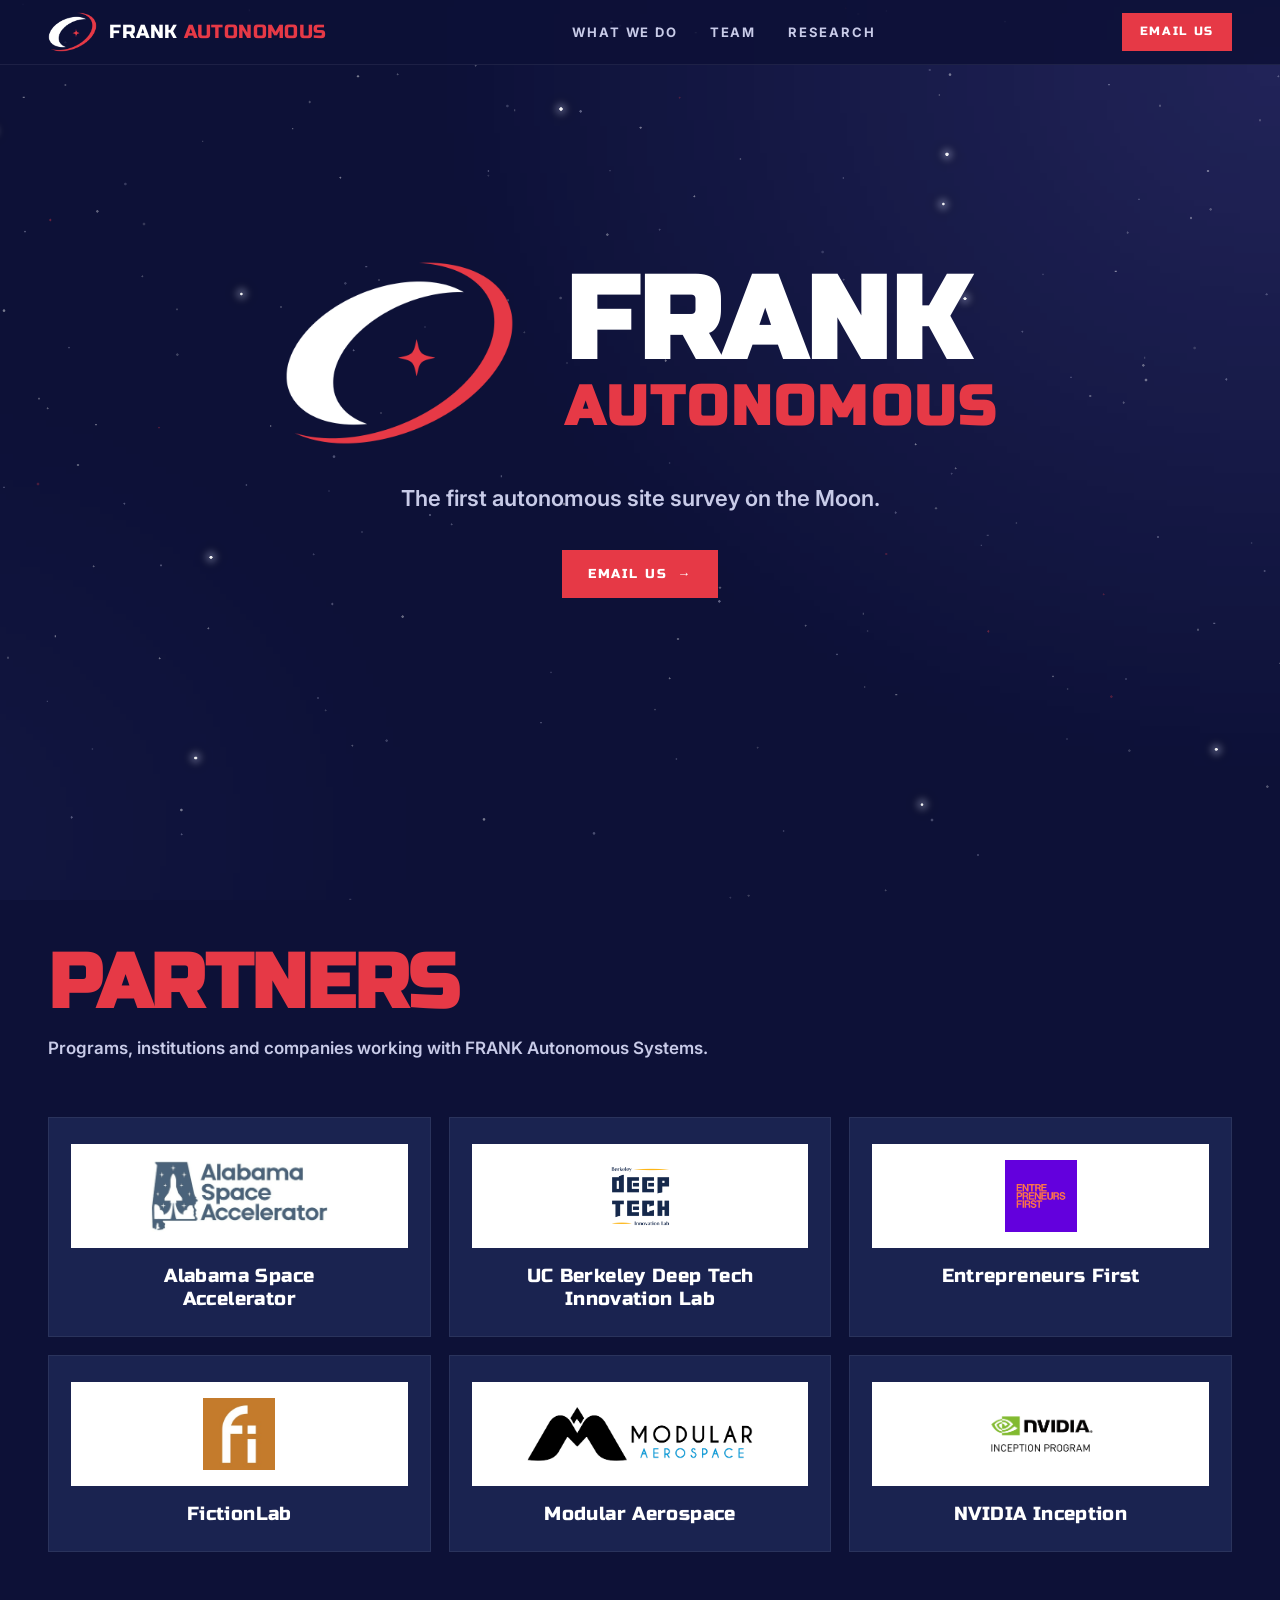
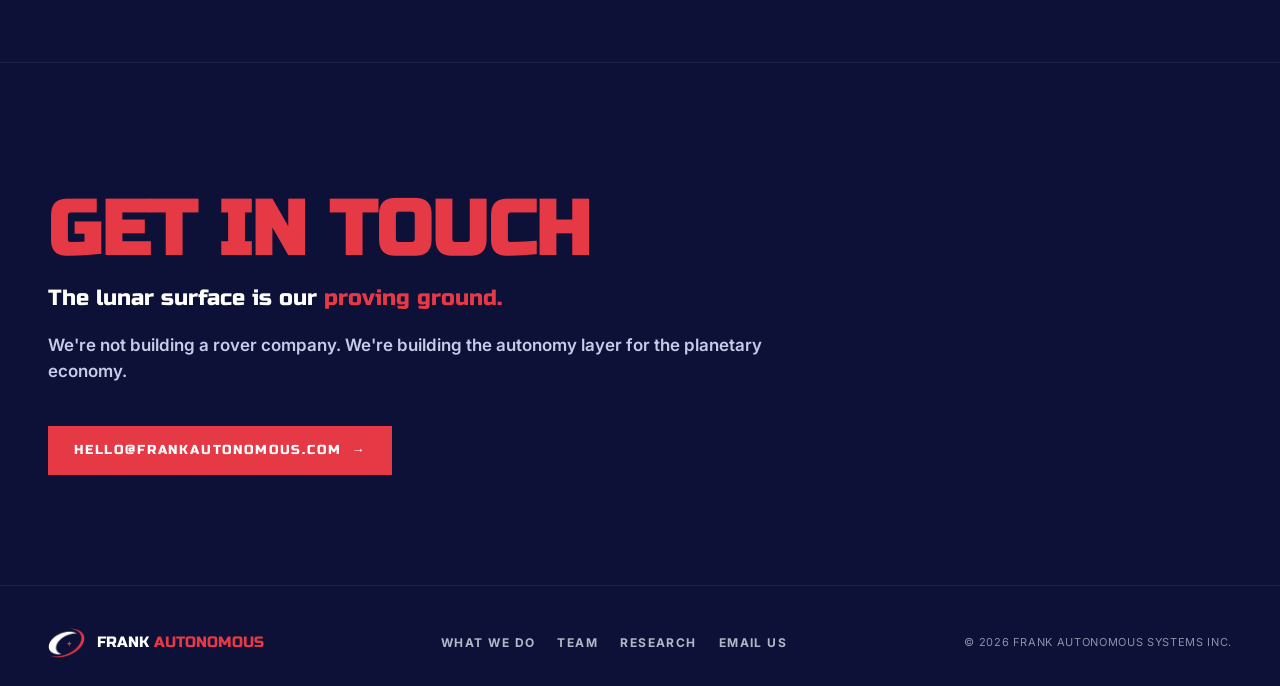
==== index.html @ 4c0e2787 "DEMO-1 results on What we do; partner links; Michael's title What we do gains a DEMO-1 block under t" ====
<!DOCTYPE html>
<html lang="en">
<head>
<meta charset="UTF-8" />
<meta name="viewport" content="width=device-width, initial-scale=1.0" />
<title>FRANK Autonomous | The first autonomous site survey on the Moon</title>
<meta name="description" content="The autonomy layer for the planetary economy. The first autonomous site survey on the Moon." />
<link rel="icon" type="image/png" href="/img/brand/favicon.png" />
<link rel="canonical" href="https://frankautonomous.com/" />

<!-- Open Graph / Twitter for link previews -->
<meta property="og:type" content="website" />
<meta property="og:url" content="https://frankautonomous.com/" />
<meta property="og:title" content="FRANK Autonomous | The first autonomous site survey on the Moon" />
<meta property="og:description" content="The autonomy layer for the planetary economy. The first autonomous site survey on the Moon." />
<meta property="og:image" content="https://frankautonomous.com/img/brand/og-card.png" />
<meta name="twitter:card" content="summary_large_image" />
<meta name="twitter:title" content="FRANK Autonomous | The first autonomous site survey on the Moon" />
<meta name="twitter:description" content="The autonomy layer for the planetary economy. The first autonomous site survey on the Moon." />
<meta name="twitter:image" content="https://frankautonomous.com/img/brand/og-card.png" />

<link rel="preconnect" href="https://fonts.googleapis.com" />
<link rel="preconnect" href="https://fonts.gstatic.com" crossorigin />
<link href="https://fonts.googleapis.com/css2?family=Russo+One&family=Inter:wght@400;500;600;700&display=swap" rel="stylesheet" />
<link rel="stylesheet" href="/css/site.css" />
</head>
<body>

<!-- ============== NAV ============== -->
<nav class="top">
  <div class="nav-inner">
    <a href="/" class="nav-brand">
      <img src="/img/brand/flight-mark.png" alt="FRANK Autonomous flight mark" />
      <span>FRANK <span class="as">AUTONOMOUS</span></span>
    </a>
    <div class="nav-links">
      <a href="/what/">What we do</a>
      <a href="/team/">Team</a>
      <a href="/research/">Research</a>
    </div>
    <a href="mailto:hello@frankautonomous.com" class="nav-cta">Email us</a>
    <button class="menu-toggle" aria-label="Menu" onclick="toggleMenu()">
      <svg width="24" height="24" viewBox="0 0 24 24" fill="none" stroke="currentColor" stroke-width="2">
        <line x1="3" y1="6"  x2="21" y2="6"/>
        <line x1="3" y1="12" x2="21" y2="12"/>
        <line x1="3" y1="18" x2="21" y2="18"/>
      </svg>
    </button>
  </div>
  <div class="mobile-menu" id="mobileMenu">
    <a href="/what/" onclick="toggleMenu()">What we do</a>
    <a href="/team/" onclick="toggleMenu()">Team</a>
    <a href="/research/" onclick="toggleMenu()">Research</a>
    <a href="mailto:hello@frankautonomous.com" onclick="toggleMenu()">Email us</a>
  </div>
</nav>

<section class="hero" id="top">
  <div class="container">
    <div class="hero-grid">
      <div class="hero-lockup">
        <img src="/img/brand/flight-mark.png" alt="FRANK Autonomous flight mark" />
        <h1 class="hero-title">FRANK<span class="as">AUTONOMOUS</span></h1>
      </div>
      <p class="hero-sub">
        The first autonomous site survey on the Moon.
      </p>
      <div class="hero-actions">
        <a href="mailto:hello@frankautonomous.com" class="btn btn-primary">
          Email us <span class="arr">→</span>
        </a>
      </div>
    </div>
  </div>
</section>

<section id="partners">
  <div class="container">
    <div class="reveal">
      <h2 class="section-title">Partners</h2>
      <p class="section-subtitle">
        Programs, institutions and companies working with FRANK Autonomous Systems.
      </p>
    </div>

    <div class="partners-grid reveal">
      <a class="partner-card" href="https://alabamaspaceaccelerator.co/" target="_blank" rel="noopener noreferrer">
        <div class="partner-logo">
          <img src="/img/partners/alabama-space-accelerator.png" alt="Alabama Space Accelerator" onerror="this.closest('.partner-card').classList.add('no-logo'); this.closest('.partner-logo').remove();" />
        </div>
        <div class="partner-name">Alabama Space<br />Accelerator</div>
      </a>
      <a class="partner-card" href="https://deeptech.berkeley.edu/" target="_blank" rel="noopener noreferrer">
        <div class="partner-logo">
          <img src="/img/partners/berkeley-deep-tech.png" alt="UC Berkeley Deep Tech Innovation Lab" onerror="this.closest('.partner-card').classList.add('no-logo'); this.closest('.partner-logo').remove();" />
        </div>
        <div class="partner-name">UC Berkeley Deep Tech<br />Innovation Lab</div>
      </a>
      <a class="partner-card" href="https://www.joinef.com/" target="_blank" rel="noopener noreferrer">
        <div class="partner-logo">
          <img src="/img/partners/entrepreneurs-first.png" alt="Entrepreneurs First" onerror="this.closest('.partner-card').classList.add('no-logo'); this.closest('.partner-logo').remove();" />
        </div>
        <div class="partner-name">Entrepreneurs First</div>
      </a>
      <a class="partner-card" href="https://fictionlab.pl/" target="_blank" rel="noopener noreferrer">
        <div class="partner-logo">
          <img src="/img/partners/fictionlab.png" alt="FictionLab" onerror="this.closest('.partner-card').classList.add('no-logo'); this.closest('.partner-logo').remove();" />
        </div>
        <div class="partner-name">FictionLab</div>
      </a>
      <a class="partner-card" href="https://modularaerospace.com/" target="_blank" rel="noopener noreferrer">
        <div class="partner-logo">
          <img src="/img/partners/modular-aerospace.png" alt="Modular Aerospace" onerror="this.closest('.partner-card').classList.add('no-logo'); this.closest('.partner-logo').remove();" />
        </div>
        <div class="partner-name">Modular Aerospace</div>
      </a>
      <a class="partner-card" href="https://www.nvidia.com/en-us/startups/" target="_blank" rel="noopener noreferrer">
        <div class="partner-logo">
          <img src="/img/partners/nvidia-inception.png" alt="NVIDIA Inception Program" onerror="this.closest('.partner-card').classList.add('no-logo'); this.closest('.partner-logo').remove();" />
        </div>
        <div class="partner-name">NVIDIA Inception</div>
      </a>
    </div>
  </div>
</section>

<section id="contact" class="cta-section">
  <div class="container">
    <div class="cta-head reveal">
      <h2>Get in touch</h2>
      <div class="cta-sub">The lunar surface is our <span class="accent">proving ground.</span></div>
      <div class="cta-vision">We're not building a rover company. We're building the autonomy layer for the planetary economy.</div>
    </div>

    <div class="ask-cta reveal">
      <a href="mailto:hello@frankautonomous.com" class="btn btn-primary">
        hello@frankautonomous.com <span class="arr">→</span>
      </a>
    </div>
  </div>
</section>

<footer>
  <div class="container">
    <div class="footer-grid">
      <div class="footer-brand">
        <img src="/img/brand/flight-mark.png" alt="FRANK Autonomous flight mark" />
        <span>FRANK <span class="as">AUTONOMOUS</span></span>
      </div>
      <div class="footer-links">
        <a href="/what/">What we do</a>
        <a href="/team/">Team</a>
        <a href="/research/">Research</a>
          <a href="mailto:hello@frankautonomous.com">Email us</a>
      </div>
      <div class="footer-meta">© 2026 FRANK AUTONOMOUS SYSTEMS INC.</div>
    </div>
  </div>
</footer>

<script src="/js/site.js"></script>

</body>
</html>
---- css/site.css ----
:root {
    /* Brand kit - June 2026 */
    --deep-space:   #0D1137;   /* Deep Space - backgrounds */
    --orbit-indigo: #1A2350;   /* Orbit Indigo - cards, panels */
    --indigo-hover: #232D5F;   /* hover state, derived */
    --space-deep:   #080B26;   /* darkest, derived */

    --signal-red:   #E63946;   /* Signal Red - Command, default accent */
    --red-deep:     #C42F3B;

    --lunar-white:  #FFFFFF;   /* Lunar White - titles, FRANK */
    --starlight:    #C8CBE8;   /* Starlight - body text on dark */
    --slate:        #B0B8C8;   /* Slate - secondary text */
    --muted:        #8892A8;   /* Muted - captions */

    --line:        rgba(255,255,255,0.07);
    --line-2:      rgba(255,255,255,0.14);

    --display: 'Russo One', sans-serif;
    --body:    'Inter', sans-serif;

    --max: 1240px;
  }

  * { margin: 0; padding: 0; box-sizing: border-box; }
  html { scroll-behavior: smooth; }
  body {
    background: var(--deep-space);
    color: var(--lunar-white);
    font-family: var(--body);
    font-weight: 400;
    line-height: 1.45;
    overflow-x: hidden;
    -webkit-font-smoothing: antialiased;
  }
  a { color: inherit; text-decoration: none; }
  img { max-width: 100%; display: block; }

  /* Deep Space starfield (fixed pseudo-element - mobile-safe) */
  body::before {
    content: '';
    position: fixed; inset: 0;
    background: url('/img/brand/bg-starfield.png') center / cover no-repeat var(--deep-space);
    pointer-events: none;
    z-index: 0;
  }

  .container { max-width: var(--max); margin: 0 auto; padding: 0 28px; position: relative; z-index: 1; }

  /* ========== NAV ========== */
  nav.top {
    position: fixed; top: 0; left: 0; right: 0;
    z-index: 100;
    background: rgba(13,17,55,0.88);
    border-bottom: 1px solid var(--line);
  }
  .nav-inner {
    max-width: var(--max);
    margin: 0 auto;
    padding: 12px 28px;
    display: flex;
    align-items: center;
    justify-content: space-between;
  }
  .nav-brand {
    display: flex; align-items: center; gap: 12px;
    font-family: var(--display);
    font-size: 19px;
    letter-spacing: 0.02em;
  }
  .nav-brand img { height: 40px; width: auto; }
  .nav-brand .as { color: var(--signal-red); }

  .nav-links { display: flex; gap: 32px; align-items: center; }
  .nav-links a {
    font-family: var(--body);
    font-size: 13px;
    font-weight: 700;
    letter-spacing: 0.14em;
    text-transform: uppercase;
    color: var(--starlight);
    transition: color 0.15s;
  }
  .nav-links a:hover { color: var(--signal-red); }
  .nav-links a.active { color: var(--lunar-white); }

  .nav-cta {
    padding: 10px 18px;
    background: var(--signal-red);
    color: var(--lunar-white);
    font-family: var(--display);
    font-size: 12px;
    letter-spacing: 0.14em;
    text-transform: uppercase;
    border: none;
    cursor: pointer;
    transition: background 0.15s;
  }
  .nav-cta:hover { background: var(--red-deep); }

  .menu-toggle { display: none; background: none; border: none; color: var(--lunar-white); cursor: pointer; }

  /* ========== HERO ========== */
  .hero {
    min-height: calc(100vh - 64px);
    padding: 110px 0 90px;
    position: relative;
    display: flex;
    align-items: center;
  }
  .hero-grid {
    display: flex;
    flex-direction: column;
    align-items: center;
    text-align: center;
    gap: 36px;
    width: 100%;
  }

  /* Stacked lockup: flight mark left, FRANK / AUTONOMOUS right */
  .hero-lockup {
    display: flex;
    align-items: center;
    justify-content: center;
    gap: clamp(26px, 4vw, 48px);
  }
  .hero-lockup img {
    width: clamp(150px, 21vw, 235px);
    height: auto;
  }
  h1.hero-title {
    font-family: var(--display);
    font-size: clamp(56px, 9vw, 118px);
    line-height: 0.95;
    letter-spacing: 0.01em;
    text-align: left;
    margin-bottom: 0;
  }
  h1.hero-title .as {
    display: block;
    color: var(--signal-red);
    font-size: 0.475em;
    letter-spacing: 0.06em;
    line-height: 1.15;
  }

  .hero-sub {
    font-size: 22px;
    font-weight: 600;
    color: var(--starlight);
    max-width: 600px;
    margin: 0 auto;
    line-height: 1.35;
  }
  .hero-sub strong { color: var(--lunar-white); font-weight: 700; }

  .hero-actions { display: flex; gap: 14px; flex-wrap: wrap; justify-content: center; }

  /* Proof-of-work chip strip beneath hero copy */
  .proof-strip {
    display: flex;
    flex-wrap: wrap;
    gap: 10px;
    justify-content: center;
    max-width: 720px;
    margin: 0 auto;
  }
  .proof-chip {
    font-family: var(--body);
    font-size: 11px;
    letter-spacing: 0.14em;
    text-transform: uppercase;
    color: var(--starlight);
    padding: 7px 12px;
    border: 1px solid var(--line-2);
    background: rgba(255,255,255,0.02);
  }
  .proof-chip .dot {
    display: inline-block;
    width: 6px; height: 6px;
    background: var(--signal-red);
    border-radius: 50%;
    margin-right: 8px;
    vertical-align: middle;
  }
  .proof-break { flex-basis: 100%; height: 0; }
  .proof-chip.hl {
    border-color: rgba(230,57,70,0.5);
    color: var(--lunar-white);
  }

  .btn {
    padding: 15px 26px;
    font-family: var(--display);
    font-size: 13px;
    letter-spacing: 0.14em;
    text-transform: uppercase;
    cursor: pointer;
    transition: background 0.15s, color 0.15s;
    border: none;
    display: inline-flex;
    align-items: center;
    gap: 10px;
  }
  .btn-primary { background: var(--signal-red); color: var(--lunar-white); }
  .btn-primary:hover { background: var(--red-deep); }
  .btn-ghost {
    background: transparent;
    color: var(--lunar-white);
    border: 1px solid var(--line-2);
  }
  .btn-ghost:hover { border-color: var(--signal-red); color: var(--signal-red); }
  .btn .arr { transition: transform 0.15s; }
  .btn:hover .arr { transform: translateX(4px); }

  /* ========== SECTIONS ========== */
  section { padding: 110px 0; position: relative; }
  section.page { padding-top: 152px; }

  h2.section-title {
    font-family: var(--display);
    font-size: clamp(40px, 6vw, 76px);
    line-height: 1.0;
    letter-spacing: -0.005em;
    color: var(--signal-red);
    text-transform: uppercase;
    margin-bottom: 14px;
    max-width: 900px;
  }
  h2.section-title.white { color: var(--lunar-white); }
  h2.section-title.white .accent { color: var(--signal-red); }
  h2.section-title .accent { color: var(--lunar-white); }

  .section-subtitle {
    font-family: var(--body);
    font-weight: 600;
    font-size: 17px;
    color: var(--starlight);
    margin-bottom: 56px;
    max-width: 720px;
  }

  /* ========== SOLUTION CARDS ========== */
  /* One card (FRANK), held to the subtitle's width above it. */
  .solution-grid {
    display: grid;
    grid-template-columns: minmax(0, 720px);
    gap: 22px;
  }
  .sol-card {
    background: var(--orbit-indigo);
    padding: 44px 32px 38px;
    text-align: center;
    transition: background 0.2s;
  }
  .sol-card:hover { background: var(--indigo-hover); }
  .sol-card .icon {
    width: 64px; height: 64px;
    margin: 4px auto 24px;
    color: var(--lunar-white);
  }
  .sol-card h3 {
    font-family: var(--display);
    font-size: 22px;
    color: var(--signal-red);
    letter-spacing: 0.05em;
    margin-bottom: 16px;
  }
  .sol-card .expand {
    font-size: 11px;
    font-weight: 500;
    letter-spacing: 0.12em;
    text-transform: uppercase;
    color: var(--muted);
    margin: -10px 0 14px;
  }
  .sol-card p {
    color: var(--starlight);
    font-size: 15px;
    font-weight: 600;
    line-height: 1.5;
  }

  /* ========== DEMO-1 ========== */
  /* Field results under the FRANK card, in the same 720px column. */
  .demo { max-width: 720px; margin-top: 58px; }
  .demo-lede {
    font-family: var(--display);
    font-size: clamp(20px, 2.2vw, 26px);
    line-height: 1.25;
    color: var(--lunar-white);
    margin-bottom: 10px;
  }
  .demo-when {
    font-size: 15px;
    font-weight: 500;
    color: var(--slate);
    margin-bottom: 26px;
  }
  .demo-facts { border-top: 1px solid var(--line-2); }
  .demo-facts div {
    display: grid;
    grid-template-columns: 140px 1fr;
    gap: 24px;
    padding: 16px 2px;
    border-bottom: 1px solid var(--line);
  }
  .demo-facts dt {
    font-weight: 700;
    font-size: 11px;
    letter-spacing: 0.14em;
    text-transform: uppercase;
    color: var(--muted);
    padding-top: 3px;
  }
  .demo-facts dd {
    font-size: 15px;
    font-weight: 500;
    line-height: 1.55;
    color: var(--starlight);
  }

  /* ========== PEOPLE ========== */
  /* Every person - team, advisory board, research group - gets the same box:
     one four-column grid, so cards match in width across sections and in
     height across a row. */
  .people-grid {
    display: grid;
    grid-template-columns: repeat(4, 1fr);
    gap: 22px;
  }
  /* The Team is three people; three across fills the row instead of
     leaving a fourth column empty. */
  .people-grid.three { grid-template-columns: repeat(3, 1fr); }
  /* The Team is the section investors look at first, and its cards are wider
     than the four-across ones, so the avatars scale up to match. */
  .people-grid.three .member-photo {
    width: 150px;
    height: 150px;
    margin-bottom: 22px;
  }
  .member-card {
    display: flex;
    flex-direction: column;
    padding: 32px 26px 28px;
    background: var(--orbit-indigo);
    text-align: center;
    transition: background 0.2s;
  }
  .member-card:hover { background: var(--indigo-hover); }
  .member-photo {
    width: 104px;
    height: 104px;
    border-radius: 50%;
    background: var(--space-deep);
    border: 1px solid var(--line-2);
    display: flex; align-items: center; justify-content: center;
    margin: 0 auto 18px;
    color: var(--muted);
    font-family: var(--body);
    font-size: 11px;
    letter-spacing: 0.1em;
    text-transform: uppercase;
    overflow: hidden;
  }
  .member-photo img { width: 100%; height: 100%; object-fit: cover; }
  .member-name {
    font-family: var(--display);
    font-size: 20px;
    margin-bottom: 4px;
  }
  .member-role {
    font-family: var(--body);
    font-weight: 700;
    font-size: 11px;
    color: var(--signal-red);
    letter-spacing: 0.14em;
    text-transform: uppercase;
    margin-bottom: 14px;
  }
  .member-bio {
    color: var(--starlight);
    font-size: 13px;
    font-weight: 500;
    line-height: 1.55;
  }

  .member-card:focus-visible {
    outline: 2px solid var(--signal-red);
    outline-offset: 3px;
  }

  /* ========== SUBSECTIONS (Research Group tiers) ========== */
  .subsection + .subsection { margin-top: 58px; }
  .subsection-title {
    font-family: var(--display);
    font-size: 22px;
    letter-spacing: 0.1em;
    text-transform: uppercase;
    color: var(--lunar-white);
    margin: 0 0 22px;
    padding-bottom: 12px;
    border-bottom: 1px solid var(--line-2);
  }

  /* Placeholder (unfilled) slots */
  .member-card.open {
    background: transparent;
    border: 1px dashed var(--line-2);
    display: flex;
    flex-direction: column;
    justify-content: center;
  }
  .member-card.open:hover {
    background: rgba(255,255,255,0.02);
    border-color: rgba(230,57,70,0.45);
  }
  .member-card.open .member-photo {
    background: transparent;
    border-style: dashed;
    color: var(--muted);
    font-family: var(--display);
    font-size: 18px;
    letter-spacing: 0.08em;
  }
  .member-card.open .member-name {
    color: var(--slate);
    font-size: 17px;
  }
  .member-card.open .member-role { color: var(--muted); margin-bottom: 0; }

  /* ========== PARTNERS ========== */
  .partners-grid {
    display: grid;
    grid-template-columns: repeat(3, 1fr);
    gap: 18px;
  }
  .partner-card {
    background: var(--orbit-indigo);
    border: 1px solid var(--line);
    min-height: 132px;
    padding: 26px 22px;
    display: flex;
    flex-direction: column;
    align-items: center;
    justify-content: flex-start;
    gap: 16px;
    text-align: center;
    transition: background 0.2s, border-color 0.2s;
  }
  .partner-card.no-logo { justify-content: center; }
  /* Supplied logos are dark-on-white or full-bleed colour, so they sit on a
     light plate rather than straight on the Deep Space panel. */
  .partner-logo {
    width: 100%;
    height: 104px;
    background: var(--lunar-white);
    display: flex;
    align-items: center;
    justify-content: center;
    padding: 16px 22px;
  }
  .partner-logo img { max-height: 100%; max-width: 100%; width: auto; object-fit: contain; }
  .partner-card:hover {
    background: var(--indigo-hover);
    border-color: rgba(230,57,70,0.4);
  }
  .partner-card:focus-visible {
    outline: 2px solid var(--signal-red);
    outline-offset: 3px;
  }
  .partner-name {
    font-family: var(--display);
    font-size: clamp(16px, 1.5vw, 19px);
    line-height: 1.22;
    letter-spacing: 0.02em;
  }

  /* ========== CTA / CONTACT ========== */
  .cta-section {
    padding: 130px 0 110px;
    border-top: 1px solid var(--line);
  }
  .cta-head { text-align: left; max-width: 920px; }
  .cta-section h2 {
    font-family: var(--display);
    font-size: clamp(40px, 6vw, 76px);
    line-height: 1.0;
    margin-bottom: 14px;
    text-transform: uppercase;
    color: var(--signal-red);
  }
  .cta-section h2 .accent { color: var(--lunar-white); }
  .cta-section .cta-sub {
    font-family: var(--display);
    font-size: 22px;
    color: var(--lunar-white);
    margin-bottom: 8px;
  }
  .cta-section .cta-sub .accent { color: var(--signal-red); }
  .cta-section .cta-vision {
    font-family: var(--body);
    font-weight: 600;
    font-size: 17px;
    color: var(--starlight);
    line-height: 1.5;
    max-width: 720px;
    margin-top: 18px;
  }
  .ask-cta { margin-top: 42px; }

  /* ========== FOOTER ========== */
  footer {
    padding: 42px 0 28px;
    border-top: 1px solid var(--line);
  }
  .footer-grid {
    display: flex;
    justify-content: space-between;
    align-items: center;
    flex-wrap: wrap;
    gap: 22px;
  }
  .footer-brand {
    display: flex;
    align-items: center;
    gap: 12px;
    font-family: var(--display);
    font-size: 15px;
  }
  .footer-brand img { height: 30px; width: auto; }
  .footer-brand .as { color: var(--signal-red); }
  .footer-meta {
    font-family: var(--body);
    font-size: 11px;
    color: var(--muted);
    letter-spacing: 0.06em;
  }
  .footer-links { display: flex; flex-wrap: wrap; gap: 12px 22px; }
  .footer-links a {
    font-family: var(--body);
    font-weight: 700;
    font-size: 12px;
    color: var(--slate);
    transition: color 0.15s;
    text-transform: uppercase;
    letter-spacing: 0.12em;
  }
  .footer-links a:hover { color: var(--signal-red); }

  /* ========== SCROLL REVEAL ========== */
  .reveal {
    opacity: 0;
    transform: translateY(18px);
    transition: opacity 0.7s ease, transform 0.7s ease;
  }
  .reveal.in {
    opacity: 1;
    transform: translateY(0);
  }

  /* ========== RESPONSIVE ========== */
  @media (max-width: 900px) {
    .nav-links { display: none; }
    .menu-toggle { display: block; }
    .nav-cta { display: none; }
    .hero { padding-top: 110px; }
    .hero-lockup { flex-direction: column; gap: 30px; }
    .solution-grid { grid-template-columns: 1fr; }
    .people-grid, .people-grid.three { grid-template-columns: repeat(2, 1fr); }
    section { padding: 78px 0; }
    .footer-grid { flex-direction: column; align-items: flex-start; }
  }

  @media (max-width: 1080px) {
    .partners-grid { grid-template-columns: repeat(2, 1fr); }
  }

  /* The contact button carries a 25-character address; at the narrowest
     phone widths it needs to give back some padding and tracking. */
  @media (max-width: 400px) {
    .btn { padding: 14px 18px; font-size: 11px; letter-spacing: 0.1em; }
  }

  @media (max-width: 620px) {
    .people-grid, .people-grid.three { grid-template-columns: 1fr; }
    .demo-facts div { grid-template-columns: 1fr; gap: 6px; }
  }

  @media (max-width: 520px) {
    .partners-grid { grid-template-columns: 1fr; }
  }

  /* Mobile menu */
  .mobile-menu {
    display: none;
    position: fixed; top: 64px; left: 0; right: 0;
    background: rgba(13,17,55,0.97);
    border-bottom: 1px solid var(--line);
    padding: 22px 28px;
    z-index: 99;
  }
  .mobile-menu.open { display: flex; flex-direction: column; gap: 16px; }
  .mobile-menu a {
    font-family: var(--body);
    font-weight: 700;
    font-size: 14px;
    letter-spacing: 0.12em;
    color: var(--starlight);
    text-transform: uppercase;
  }
  .mobile-menu a.active { color: var(--signal-red); }

  /* Copy-to-clipboard toast (email fallback) */
  .toast {
    position: fixed;
    left: 50%;
    bottom: 32px;
    transform: translateX(-50%) translateY(16px);
    background: var(--orbit-indigo);
    border: 1px solid var(--signal-red);
    color: var(--lunar-white);
    font-family: var(--body);
    font-weight: 600;
    font-size: 14px;
    padding: 13px 20px;
    z-index: 200;
    opacity: 0;
    pointer-events: none;
    transition: opacity 0.25s ease, transform 0.25s ease;
    box-shadow: 0 8px 30px rgba(0,0,0,0.45);
  }
  .toast.show {
    opacity: 1;
    transform: translateX(-50%) translateY(0);
  }
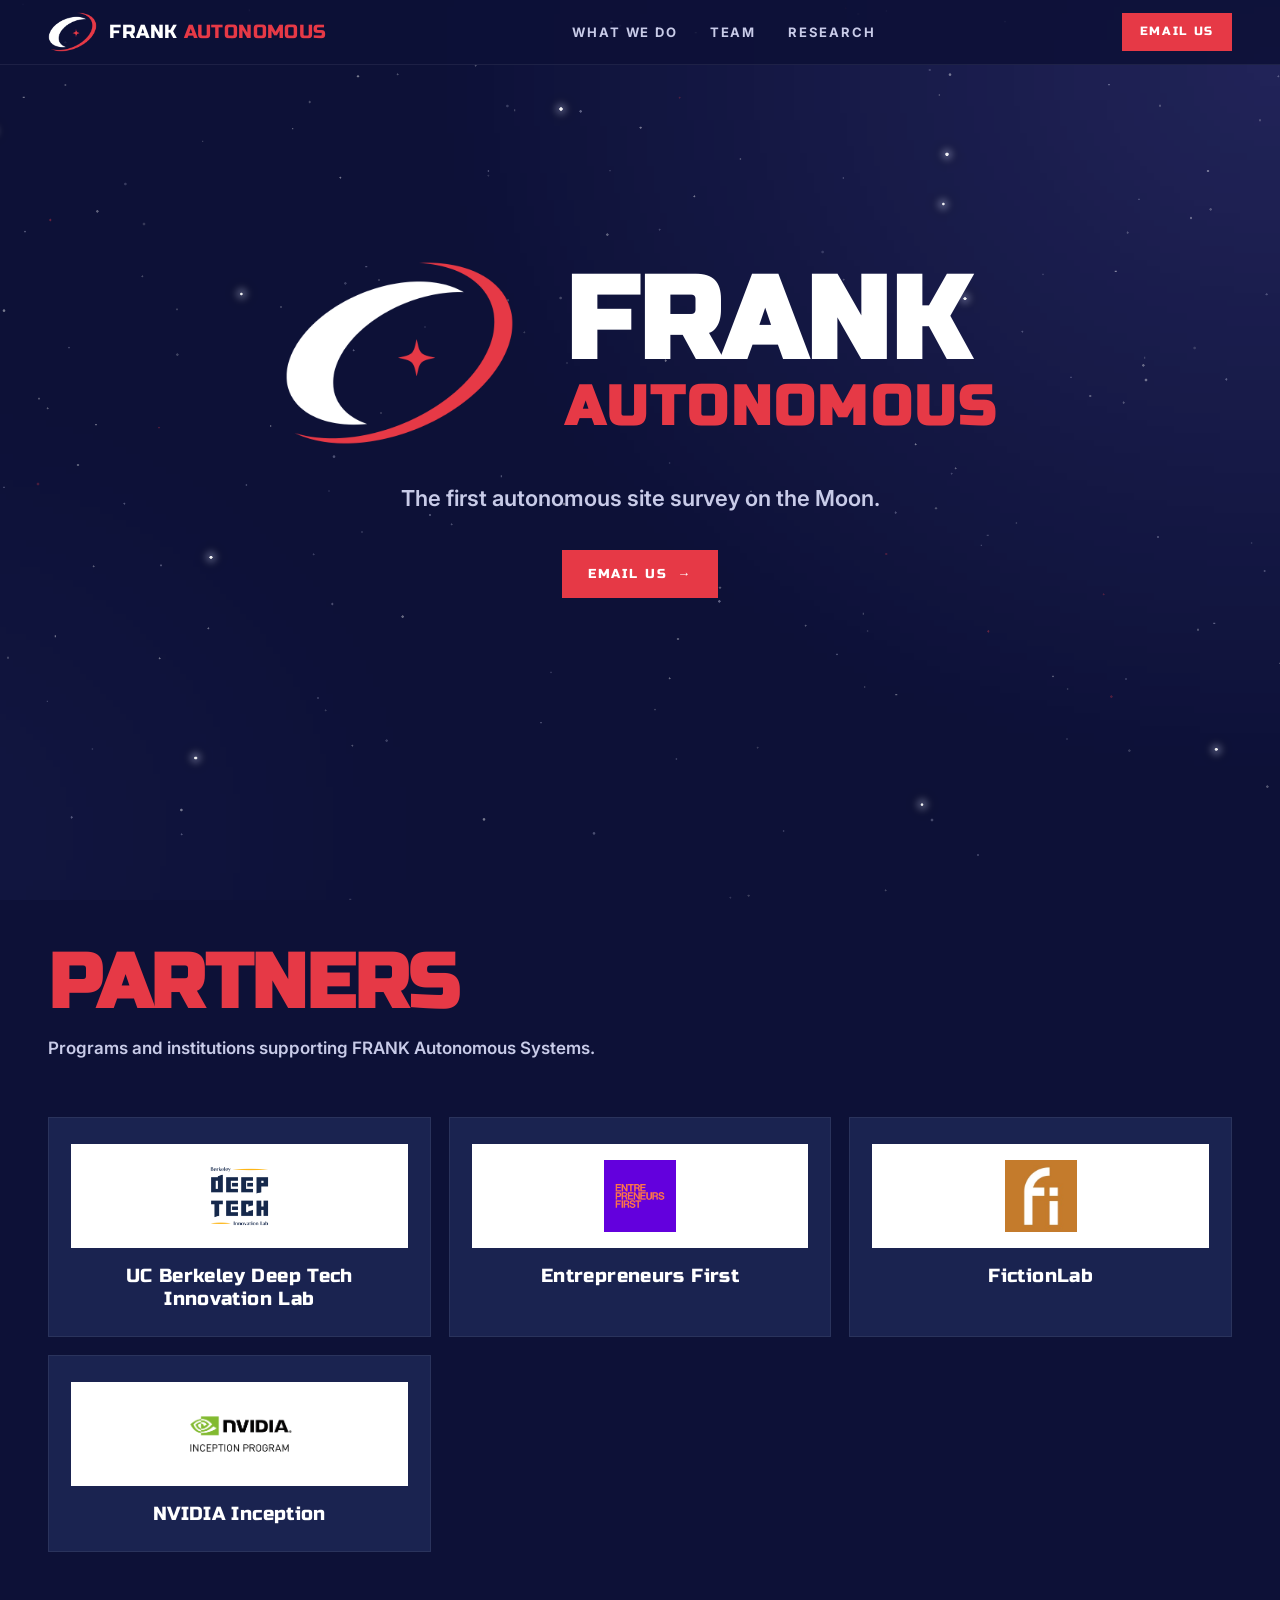
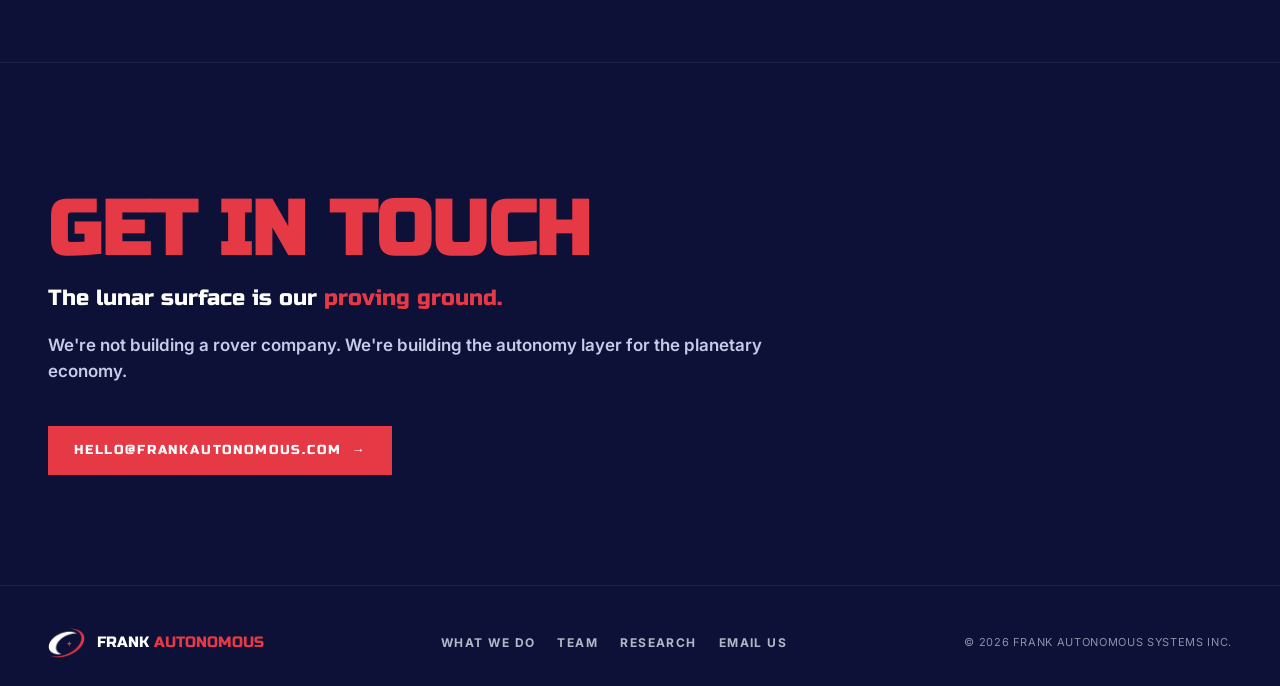
==== commit 195714ab: "Move the site to frank.space CNAME, canonical and link-preview URLs on all four pages now point at f" ====
--- a/index.html
+++ b/index.html
@@ -6,18 +6,18 @@
 <title>FRANK Autonomous | The first autonomous site survey on the Moon</title>
 <meta name="description" content="The autonomy layer for the planetary economy. The first autonomous site survey on the Moon." />
 <link rel="icon" type="image/png" href="/img/brand/favicon.png" />
-<link rel="canonical" href="https://frankautonomous.com/" />
+<link rel="canonical" href="https://frank.space/" />
 
 <!-- Open Graph / Twitter for link previews -->
 <meta property="og:type" content="website" />
-<meta property="og:url" content="https://frankautonomous.com/" />
+<meta property="og:url" content="https://frank.space/" />
 <meta property="og:title" content="FRANK Autonomous | The first autonomous site survey on the Moon" />
 <meta property="og:description" content="The autonomy layer for the planetary economy. The first autonomous site survey on the Moon." />
-<meta property="og:image" content="https://frankautonomous.com/img/brand/og-card.png" />
+<meta property="og:image" content="https://frank.space/img/brand/og-card.png" />
 <meta name="twitter:card" content="summary_large_image" />
 <meta name="twitter:title" content="FRANK Autonomous | The first autonomous site survey on the Moon" />
 <meta name="twitter:description" content="The autonomy layer for the planetary economy. The first autonomous site survey on the Moon." />
-<meta name="twitter:image" content="https://frankautonomous.com/img/brand/og-card.png" />
+<meta name="twitter:image" content="https://frank.space/img/brand/og-card.png" />
 
 <link rel="preconnect" href="https://fonts.googleapis.com" />
 <link rel="preconnect" href="https://fonts.gstatic.com" crossorigin />
@@ -79,17 +79,11 @@
     <div class="reveal">
       <h2 class="section-title">Partners</h2>
       <p class="section-subtitle">
-        Programs, institutions and companies working with FRANK Autonomous Systems.
+        Programs and institutions supporting FRANK Autonomous Systems.
       </p>
     </div>
 
     <div class="partners-grid reveal">
-      <a class="partner-card" href="https://alabamaspaceaccelerator.co/" target="_blank" rel="noopener noreferrer">
-        <div class="partner-logo">
-          <img src="/img/partners/alabama-space-accelerator.png" alt="Alabama Space Accelerator" onerror="this.closest('.partner-card').classList.add('no-logo'); this.closest('.partner-logo').remove();" />
-        </div>
-        <div class="partner-name">Alabama Space<br />Accelerator</div>
-      </a>
       <a class="partner-card" href="https://deeptech.berkeley.edu/" target="_blank" rel="noopener noreferrer">
         <div class="partner-logo">
           <img src="/img/partners/berkeley-deep-tech.png" alt="UC Berkeley Deep Tech Innovation Lab" onerror="this.closest('.partner-card').classList.add('no-logo'); this.closest('.partner-logo').remove();" />
@@ -107,12 +101,6 @@
           <img src="/img/partners/fictionlab.png" alt="FictionLab" onerror="this.closest('.partner-card').classList.add('no-logo'); this.closest('.partner-logo').remove();" />
         </div>
         <div class="partner-name">FictionLab</div>
-      </a>
-      <a class="partner-card" href="https://modularaerospace.com/" target="_blank" rel="noopener noreferrer">
-        <div class="partner-logo">
-          <img src="/img/partners/modular-aerospace.png" alt="Modular Aerospace" onerror="this.closest('.partner-card').classList.add('no-logo'); this.closest('.partner-logo').remove();" />
-        </div>
-        <div class="partner-name">Modular Aerospace</div>
       </a>
       <a class="partner-card" href="https://www.nvidia.com/en-us/startups/" target="_blank" rel="noopener noreferrer">
         <div class="partner-logo">
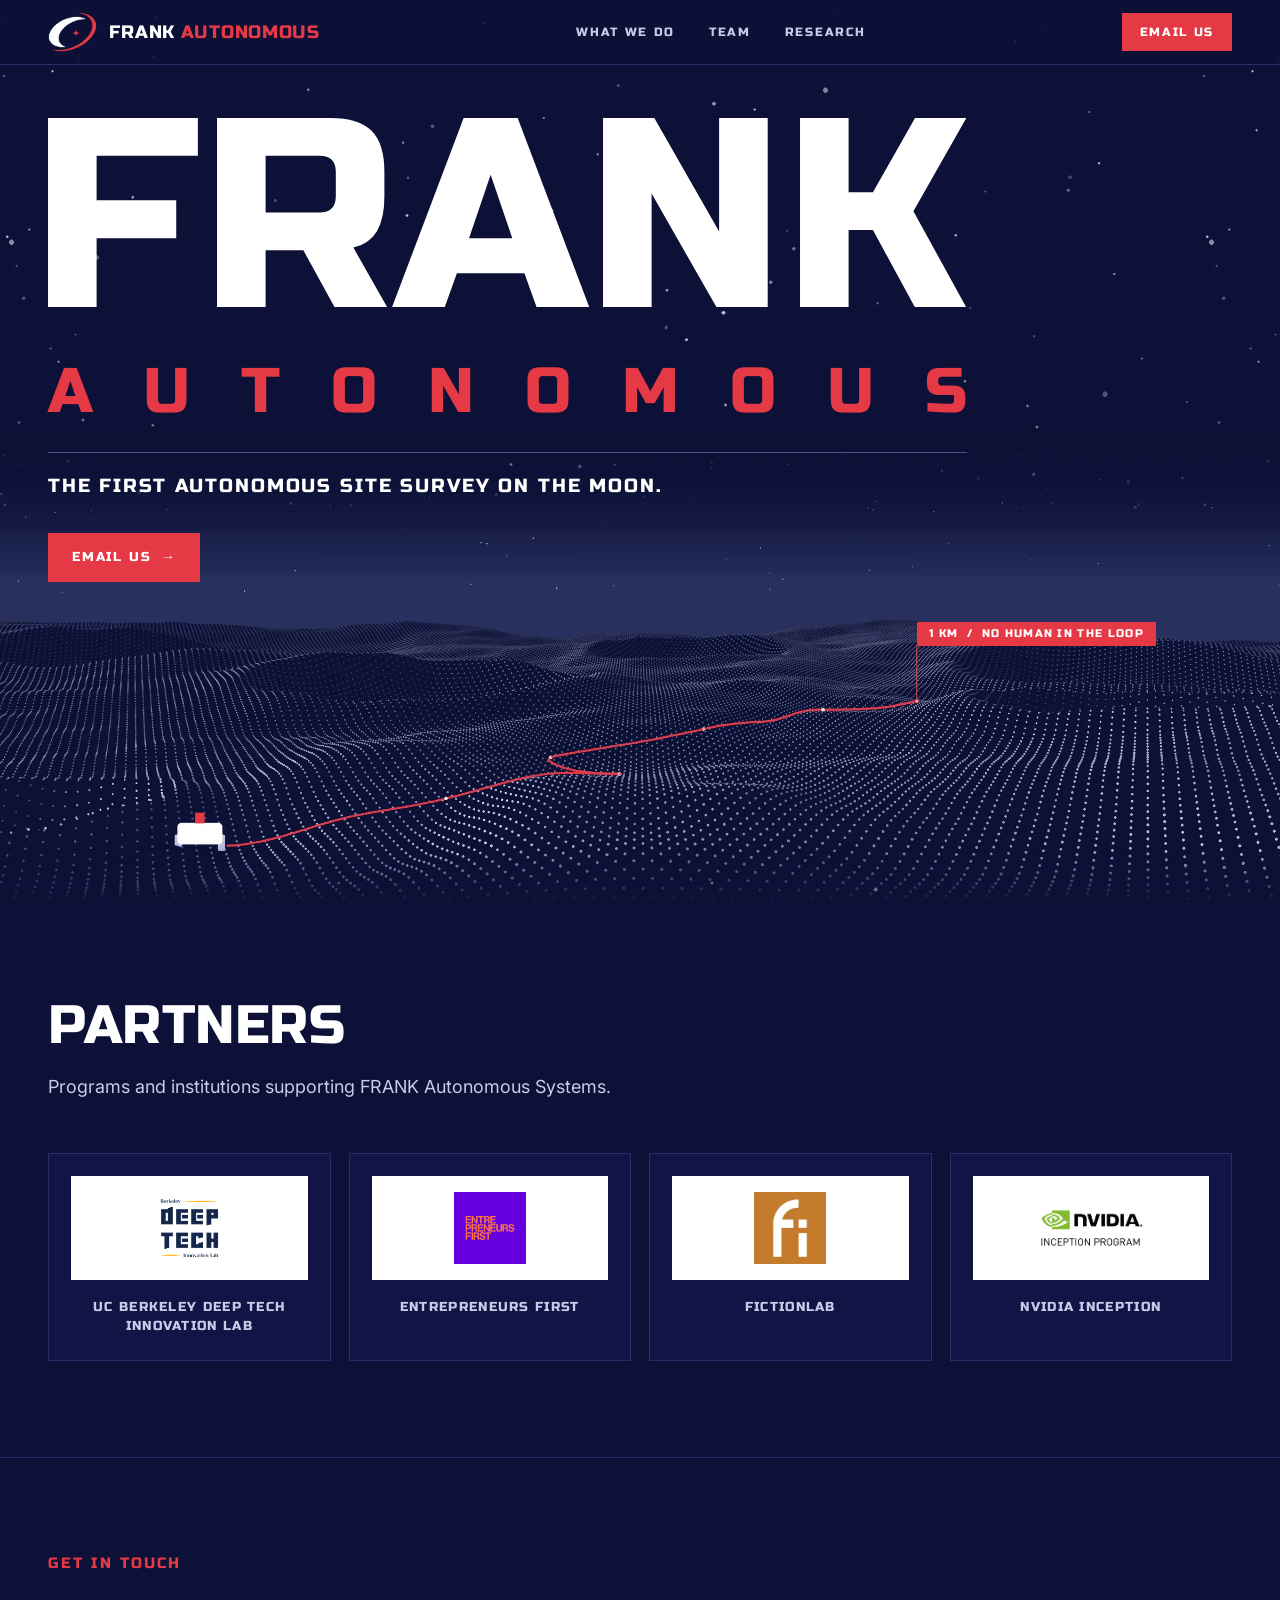
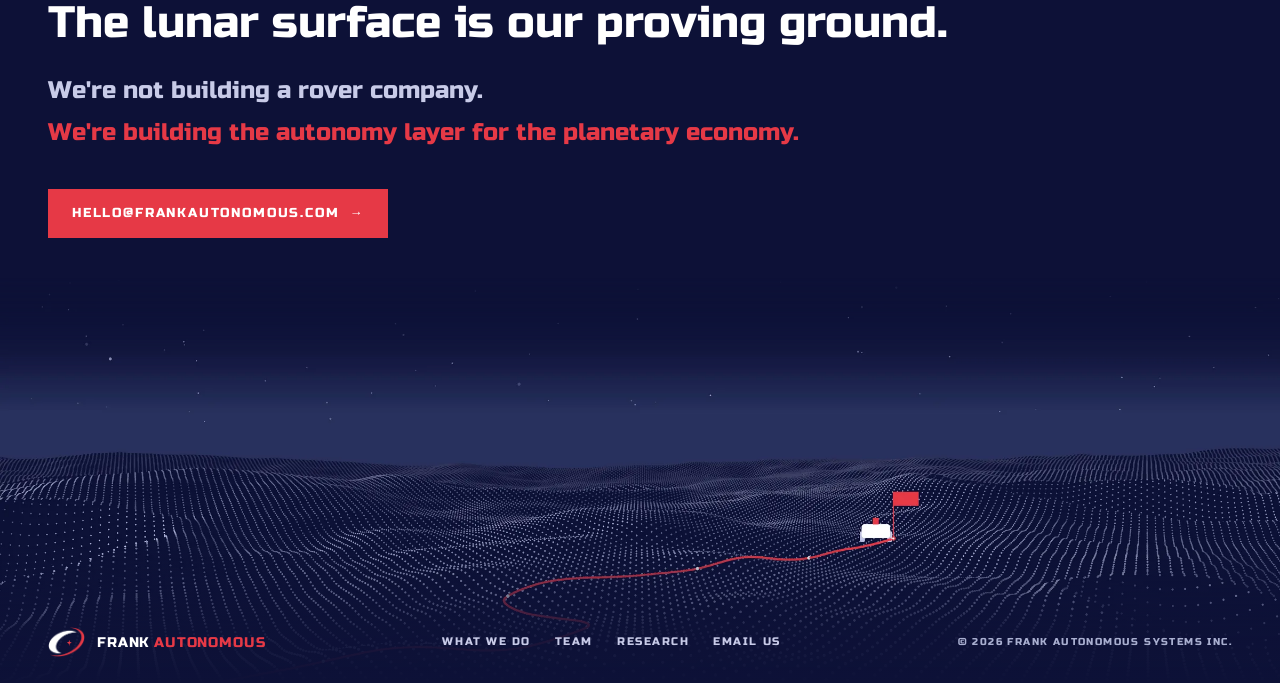
==== commit f5a421af: "Restyle the site after the pitch deck The site now shares the deck's look: the lunar point mesh repl" ====
--- a/index.html
+++ b/index.html
@@ -13,16 +13,16 @@
 <meta property="og:url" content="https://frank.space/" />
 <meta property="og:title" content="FRANK Autonomous | The first autonomous site survey on the Moon" />
 <meta property="og:description" content="The autonomy layer for the planetary economy. The first autonomous site survey on the Moon." />
-<meta property="og:image" content="https://frank.space/img/brand/og-card.png" />
+<meta property="og:image" content="https://frank.space/img/brand/og-card.jpg" />
 <meta name="twitter:card" content="summary_large_image" />
 <meta name="twitter:title" content="FRANK Autonomous | The first autonomous site survey on the Moon" />
 <meta name="twitter:description" content="The autonomy layer for the planetary economy. The first autonomous site survey on the Moon." />
-<meta name="twitter:image" content="https://frank.space/img/brand/og-card.png" />
+<meta name="twitter:image" content="https://frank.space/img/brand/og-card.jpg" />
 
 <link rel="preconnect" href="https://fonts.googleapis.com" />
 <link rel="preconnect" href="https://fonts.gstatic.com" crossorigin />
 <link href="https://fonts.googleapis.com/css2?family=Russo+One&family=Inter:wght@400;500;600;700&display=swap" rel="stylesheet" />
-<link rel="stylesheet" href="/css/site.css" />
+<link rel="stylesheet" href="/css/site.css?v=2" />
 </head>
 <body>
 
@@ -56,12 +56,12 @@
 </nav>
 
 <section class="hero" id="top">
+  <div class="hero-scene">
+    <span class="flag">1 km &nbsp;/&nbsp; No human in the loop</span>
+  </div>
   <div class="container">
-    <div class="hero-grid">
-      <div class="hero-lockup">
-        <img src="/img/brand/flight-mark.png" alt="FRANK Autonomous flight mark" />
-        <h1 class="hero-title">FRANK<span class="as">AUTONOMOUS</span></h1>
-      </div>
+    <div class="hero-block">
+      <h1 class="hero-title">FRANK<span class="as">AUTONOMOUS</span></h1>
       <p class="hero-sub">
         The first autonomous site survey on the Moon.
       </p>
@@ -116,8 +116,8 @@
   <div class="container">
     <div class="cta-head reveal">
       <h2>Get in touch</h2>
-      <div class="cta-sub">The lunar surface is our <span class="accent">proving ground.</span></div>
-      <div class="cta-vision">We're not building a rover company. We're building the autonomy layer for the planetary economy.</div>
+      <div class="cta-sub">The lunar surface is our proving ground.</div>
+      <div class="cta-vision">We're not building a rover company. <span class="accent">We're building the autonomy layer for the planetary economy.</span></div>
     </div>
 
     <div class="ask-cta reveal">
--- a/css/site.css
+++ b/css/site.css
@@ -1,25 +1,28 @@
   :root {
     /* Brand kit - June 2026 */
     --deep-space:   #0D1137;   /* Deep Space - backgrounds */
-    --orbit-indigo: #1A2350;   /* Orbit Indigo - cards, panels */
-    --indigo-hover: #232D5F;   /* hover state, derived */
-    --space-deep:   #080B26;   /* darkest, derived */
-
-    --signal-red:   #E63946;   /* Signal Red - Command, default accent */
+    --orbit-indigo: #1A2350;   /* Orbit Indigo - hover, horizon glow */
+    --panel:        #14174A;   /* panel fill, from the deck's tables */
+    --panel-line:   #252E68;   /* panel border */
+    --rule:         #4A5088;   /* the thin rule under a title block */
+
+    --signal-red:   #E63946;   /* Signal Red - the only accent */
     --red-deep:     #C42F3B;
 
     --lunar-white:  #FFFFFF;   /* Lunar White - titles, FRANK */
     --starlight:    #C8CBE8;   /* Starlight - body text on dark */
-    --slate:        #B0B8C8;   /* Slate - secondary text */
-    --muted:        #8892A8;   /* Muted - captions */
-
-    --line:        rgba(255,255,255,0.07);
-    --line-2:      rgba(255,255,255,0.14);
+    --slate:        #A9AFD0;   /* secondary text */
+    --muted:        #8892A8;   /* captions */
 
     --display: 'Russo One', sans-serif;
     --body:    'Inter', sans-serif;
 
     --max: 1240px;
+    --gutter: 28px;
+
+    /* The mesh scenes never draw narrower than this, so the dots stay
+       readable on a phone; below it the scene is cropped, not shrunk. */
+    --scene-min: 1000px;
   }
 
   * { margin: 0; padding: 0; box-sizing: border-box; }
@@ -29,35 +32,35 @@
     color: var(--lunar-white);
     font-family: var(--body);
     font-weight: 400;
-    line-height: 1.45;
+    line-height: 1.5;
     overflow-x: hidden;
     -webkit-font-smoothing: antialiased;
   }
   a { color: inherit; text-decoration: none; }
   img { max-width: 100%; display: block; }
 
-  /* Deep Space starfield (fixed pseudo-element - mobile-safe) */
+  /* Deep Space with a star tile (fixed pseudo-element - mobile-safe) */
   body::before {
     content: '';
     position: fixed; inset: 0;
-    background: url('/img/brand/bg-starfield.png') center / cover no-repeat var(--deep-space);
+    background: url('/img/brand/stars.png') 0 0 / 1200px 1200px repeat var(--deep-space);
     pointer-events: none;
     z-index: 0;
   }
 
-  .container { max-width: var(--max); margin: 0 auto; padding: 0 28px; position: relative; z-index: 1; }
+  .container { max-width: var(--max); margin: 0 auto; padding: 0 var(--gutter); position: relative; z-index: 1; }
 
   /* ========== NAV ========== */
   nav.top {
     position: fixed; top: 0; left: 0; right: 0;
     z-index: 100;
-    background: rgba(13,17,55,0.88);
-    border-bottom: 1px solid var(--line);
+    background: rgba(13,17,55,0.9);
+    border-bottom: 1px solid var(--panel-line);
   }
   .nav-inner {
     max-width: var(--max);
     margin: 0 auto;
-    padding: 12px 28px;
+    padding: 12px var(--gutter);
     display: flex;
     align-items: center;
     justify-content: space-between;
@@ -65,17 +68,16 @@
   .nav-brand {
     display: flex; align-items: center; gap: 12px;
     font-family: var(--display);
-    font-size: 19px;
-    letter-spacing: 0.02em;
+    font-size: 18px;
+    letter-spacing: 0.04em;
   }
   .nav-brand img { height: 40px; width: auto; }
   .nav-brand .as { color: var(--signal-red); }
 
-  .nav-links { display: flex; gap: 32px; align-items: center; }
+  .nav-links { display: flex; gap: 34px; align-items: center; }
   .nav-links a {
-    font-family: var(--body);
-    font-size: 13px;
-    font-weight: 700;
+    font-family: var(--display);
+    font-size: 12px;
     letter-spacing: 0.14em;
     text-transform: uppercase;
     color: var(--starlight);
@@ -101,96 +103,91 @@
   .menu-toggle { display: none; background: none; border: none; color: var(--lunar-white); cursor: pointer; }
 
   /* ========== HERO ========== */
+  /* The deck's title slide: the wordmark over the lunar mesh, a rover setting
+     out along a red route. The bottom padding keeps the type clear of the
+     ground, whatever the viewport. */
   .hero {
-    min-height: calc(100vh - 64px);
-    padding: 110px 0 90px;
+    min-height: 100vh;
+    min-height: 100svh;
+    padding: 112px 0 calc(0.25 * max(100%, var(--scene-min)));
     position: relative;
     display: flex;
     align-items: center;
-  }
-  .hero-grid {
-    display: flex;
-    flex-direction: column;
-    align-items: center;
-    text-align: center;
-    gap: 36px;
-    width: 100%;
-  }
-
-  /* Stacked lockup: flight mark left, FRANK / AUTONOMOUS right */
-  .hero-lockup {
-    display: flex;
-    align-items: center;
-    justify-content: center;
-    gap: clamp(26px, 4vw, 48px);
-  }
-  .hero-lockup img {
-    width: clamp(150px, 21vw, 235px);
-    height: auto;
-  }
+    overflow: hidden;
+  }
+  .hero > .container { width: 100%; }
+
+  /* scene-hero.webp is 2400 x 900. When the viewport is narrower than
+     --scene-min the scene slides left so the pin and its flag stay in view. */
+  .hero-scene {
+    position: absolute;
+    bottom: 0;
+    left: min(0px, calc(100% - 0.96 * max(100%, var(--scene-min))));
+    width: max(100%, var(--scene-min));
+    aspect-ratio: 2400 / 900;
+    background: url('/img/brand/scene-hero.webp') center / 100% 100% no-repeat;
+    -webkit-mask-image: linear-gradient(to bottom, transparent 0, #000 24%, #000 88%, transparent 100%);
+            mask-image: linear-gradient(to bottom, transparent 0, #000 24%, #000 88%, transparent 100%);
+    pointer-events: none;
+  }
+  /* The flag flies from the top of the pin at the route's end. These two
+     percentages are the "pin top" that tools/render_scenes.py prints. */
+  .flag {
+    position: absolute;
+    left: 71.64%;
+    bottom: calc(100% - 46.66%);
+    padding: 7px 12px 6px;
+    background: var(--signal-red);
+    color: var(--lunar-white);
+    font-family: var(--display);
+    font-size: clamp(10px, 0.85vw, 13px);
+    letter-spacing: 0.12em;
+    line-height: 1;
+    text-transform: uppercase;
+    white-space: nowrap;
+  }
+
+  .hero-block { width: fit-content; max-width: 100%; }
+
+  /* FRANK is 3.461em wide in Russo One; the size below fits it to the
+     container on a phone and stops growing at 270px. */
   h1.hero-title {
     font-family: var(--display);
-    font-size: clamp(56px, 9vw, 118px);
-    line-height: 0.95;
-    letter-spacing: 0.01em;
-    text-align: left;
-    margin-bottom: 0;
-  }
+    font-weight: 400;
+    font-size: clamp(64px, calc((100vw - 2 * var(--gutter) - 4px) / 3.5), 270px);
+    line-height: 0.8;
+    letter-spacing: 0;
+    margin-left: -0.06em;    /* pulls the F's side bearing onto the margin */
+  }
+  /* AUTONOMOUS is tracked out to the width of FRANK, as on the deck: at
+     0.233 of the size it needs 0.81em between letters to span the same measure. */
   h1.hero-title .as {
     display: block;
     color: var(--signal-red);
-    font-size: 0.475em;
-    letter-spacing: 0.06em;
-    line-height: 1.15;
+    font-size: 0.233em;
+    line-height: 1;
+    letter-spacing: 0.81em;
+    margin: 0.52em -0.81em 0 0.2575em;
+    white-space: nowrap;
   }
 
   .hero-sub {
-    font-size: 22px;
-    font-weight: 600;
-    color: var(--starlight);
-    max-width: 600px;
-    margin: 0 auto;
-    line-height: 1.35;
-  }
-  .hero-sub strong { color: var(--lunar-white); font-weight: 700; }
-
-  .hero-actions { display: flex; gap: 14px; flex-wrap: wrap; justify-content: center; }
-
-  /* Proof-of-work chip strip beneath hero copy */
-  .proof-strip {
-    display: flex;
-    flex-wrap: wrap;
-    gap: 10px;
-    justify-content: center;
-    max-width: 720px;
-    margin: 0 auto;
-  }
-  .proof-chip {
-    font-family: var(--body);
-    font-size: 11px;
-    letter-spacing: 0.14em;
-    text-transform: uppercase;
-    color: var(--starlight);
-    padding: 7px 12px;
-    border: 1px solid var(--line-2);
-    background: rgba(255,255,255,0.02);
-  }
-  .proof-chip .dot {
-    display: inline-block;
-    width: 6px; height: 6px;
-    background: var(--signal-red);
-    border-radius: 50%;
-    margin-right: 8px;
-    vertical-align: middle;
-  }
-  .proof-break { flex-basis: 100%; height: 0; }
-  .proof-chip.hl {
-    border-color: rgba(230,57,70,0.5);
-    color: var(--lunar-white);
-  }
+    font-family: var(--display);
+    font-size: clamp(13px, 1.45vw, 19px);
+    letter-spacing: 0.1em;
+    line-height: 1.45;
+    text-transform: uppercase;
+    color: var(--lunar-white);
+    margin-top: clamp(18px, 2.2vw, 30px);
+    padding-top: clamp(14px, 1.6vw, 22px);
+    border-top: 1px solid var(--rule);
+  }
+  .hero-sub strong { font-weight: 400; }
+
+  .hero-actions { display: flex; gap: 14px; flex-wrap: wrap; margin-top: clamp(22px, 2.6vw, 36px); }
 
   .btn {
-    padding: 15px 26px;
+    padding: 15px 24px 14px;
     font-family: var(--display);
     font-size: 13px;
     letter-spacing: 0.14em;
@@ -207,117 +204,87 @@
   .btn-ghost {
     background: transparent;
     color: var(--lunar-white);
-    border: 1px solid var(--line-2);
+    border: 1px solid var(--rule);
   }
   .btn-ghost:hover { border-color: var(--signal-red); color: var(--signal-red); }
   .btn .arr { transition: transform 0.15s; }
   .btn:hover .arr { transform: translateX(4px); }
 
   /* ========== SECTIONS ========== */
-  section { padding: 110px 0; position: relative; }
-  section.page { padding-top: 152px; }
-
+  section { padding: 96px 0; position: relative; }
+  section.page { padding-top: 148px; }
+
+  /* Titles are Lunar White; red is kept for labels, figures and the flag. */
   h2.section-title {
     font-family: var(--display);
-    font-size: clamp(40px, 6vw, 76px);
-    line-height: 1.0;
-    letter-spacing: -0.005em;
-    color: var(--signal-red);
-    text-transform: uppercase;
-    margin-bottom: 14px;
+    font-weight: 400;
+    font-size: clamp(30px, 4.4vw, 54px);
+    line-height: 1.05;
+    letter-spacing: 0.01em;
+    color: var(--lunar-white);
+    text-transform: uppercase;
+    margin-bottom: 18px;
     max-width: 900px;
   }
-  h2.section-title.white { color: var(--lunar-white); }
-  h2.section-title.white .accent { color: var(--signal-red); }
-  h2.section-title .accent { color: var(--lunar-white); }
+  h2.section-title .accent { color: var(--signal-red); }
+  /* A title with no subtitle still needs air before the grid. */
+  h2.section-title:last-child { margin-bottom: 40px; }
 
   .section-subtitle {
     font-family: var(--body);
-    font-weight: 600;
-    font-size: 17px;
-    color: var(--starlight);
-    margin-bottom: 56px;
+    font-weight: 400;
+    font-size: 18px;
+    line-height: 1.6;
+    color: var(--starlight);
+    margin-bottom: 52px;
     max-width: 720px;
   }
 
+  /* ========== PANELS ========== */
+  /* One panel treatment for every card on the site. */
+  .sol-card, .member-card, .partner-card {
+    background: rgba(20,23,74,0.78);
+    border: 1px solid var(--panel-line);
+    transition: background 0.2s, border-color 0.2s;
+  }
+  .sol-card:hover, .member-card:hover, .partner-card:hover {
+    background: var(--orbit-indigo);
+    border-color: var(--rule);
+  }
+
   /* ========== SOLUTION CARDS ========== */
-  /* One card (FRANK), held to the subtitle's width above it. */
   .solution-grid {
     display: grid;
-    grid-template-columns: minmax(0, 720px);
+    grid-template-columns: repeat(3, 1fr);
     gap: 22px;
   }
-  .sol-card {
-    background: var(--orbit-indigo);
-    padding: 44px 32px 38px;
-    text-align: center;
-    transition: background 0.2s;
-  }
-  .sol-card:hover { background: var(--indigo-hover); }
+  .sol-card { padding: 34px 30px 34px; }
   .sol-card .icon {
-    width: 64px; height: 64px;
-    margin: 4px auto 24px;
+    width: 44px; height: 44px;
+    margin: 0 0 26px;
     color: var(--lunar-white);
   }
   .sol-card h3 {
     font-family: var(--display);
+    font-weight: 400;
     font-size: 22px;
     color: var(--signal-red);
     letter-spacing: 0.05em;
-    margin-bottom: 16px;
+    margin-bottom: 14px;
   }
   .sol-card .expand {
-    font-size: 11px;
-    font-weight: 500;
+    font-family: var(--display);
+    font-size: 10px;
     letter-spacing: 0.12em;
-    text-transform: uppercase;
-    color: var(--muted);
-    margin: -10px 0 14px;
+    line-height: 1.5;
+    text-transform: uppercase;
+    color: var(--slate);
+    margin: -8px 0 14px;
   }
   .sol-card p {
     color: var(--starlight);
     font-size: 15px;
-    font-weight: 600;
-    line-height: 1.5;
-  }
-
-  /* ========== DEMO-1 ========== */
-  /* Field results under the FRANK card, in the same 720px column. */
-  .demo { max-width: 720px; margin-top: 58px; }
-  .demo-lede {
-    font-family: var(--display);
-    font-size: clamp(20px, 2.2vw, 26px);
-    line-height: 1.25;
-    color: var(--lunar-white);
-    margin-bottom: 10px;
-  }
-  .demo-when {
-    font-size: 15px;
-    font-weight: 500;
-    color: var(--slate);
-    margin-bottom: 26px;
-  }
-  .demo-facts { border-top: 1px solid var(--line-2); }
-  .demo-facts div {
-    display: grid;
-    grid-template-columns: 140px 1fr;
-    gap: 24px;
-    padding: 16px 2px;
-    border-bottom: 1px solid var(--line);
-  }
-  .demo-facts dt {
-    font-weight: 700;
-    font-size: 11px;
-    letter-spacing: 0.14em;
-    text-transform: uppercase;
-    color: var(--muted);
-    padding-top: 3px;
-  }
-  .demo-facts dd {
-    font-size: 15px;
-    font-weight: 500;
-    line-height: 1.55;
-    color: var(--starlight);
+    line-height: 1.6;
   }
 
   /* ========== PEOPLE ========== */
@@ -332,6 +299,9 @@
   /* The Team is three people; three across fills the row instead of
      leaving a fourth column empty. */
   .people-grid.three { grid-template-columns: repeat(3, 1fr); }
+  /* The Advisory Board is three people as well; three across, but at the
+     standard avatar size so the founders stay the larger cards. */
+  .people-grid.trio { grid-template-columns: repeat(3, 1fr); }
   /* The Team is the section investors look at first, and its cards are wider
      than the four-across ones, so the avatars scale up to match. */
   .people-grid.three .member-photo {
@@ -343,21 +313,18 @@
     display: flex;
     flex-direction: column;
     padding: 32px 26px 28px;
-    background: var(--orbit-indigo);
     text-align: center;
-    transition: background 0.2s;
-  }
-  .member-card:hover { background: var(--indigo-hover); }
+  }
   .member-photo {
     width: 104px;
     height: 104px;
     border-radius: 50%;
-    background: var(--space-deep);
-    border: 1px solid var(--line-2);
+    background: var(--deep-space);
+    border: 1px solid var(--rule);
     display: flex; align-items: center; justify-content: center;
     margin: 0 auto 18px;
     color: var(--muted);
-    font-family: var(--body);
+    font-family: var(--display);
     font-size: 11px;
     letter-spacing: 0.1em;
     text-transform: uppercase;
@@ -366,23 +333,24 @@
   .member-photo img { width: 100%; height: 100%; object-fit: cover; }
   .member-name {
     font-family: var(--display);
-    font-size: 20px;
-    margin-bottom: 4px;
+    font-size: 17px;
+    letter-spacing: 0.04em;
+    line-height: 1.25;
+    text-transform: uppercase;
+    margin-bottom: 6px;
   }
   .member-role {
     font-family: var(--body);
-    font-weight: 700;
-    font-size: 11px;
+    font-weight: 500;
+    font-size: 13px;
+    line-height: 1.4;
     color: var(--signal-red);
-    letter-spacing: 0.14em;
-    text-transform: uppercase;
     margin-bottom: 14px;
   }
   .member-bio {
     color: var(--starlight);
     font-size: 13px;
-    font-weight: 500;
-    line-height: 1.55;
+    line-height: 1.6;
   }
 
   .member-card:focus-visible {
@@ -391,62 +359,57 @@
   }
 
   /* ========== SUBSECTIONS (Research Group tiers) ========== */
+  /* A red Russo label over a rule, as the deck labels its rows. */
   .subsection + .subsection { margin-top: 58px; }
   .subsection-title {
     font-family: var(--display);
-    font-size: 22px;
-    letter-spacing: 0.1em;
-    text-transform: uppercase;
-    color: var(--lunar-white);
+    font-weight: 400;
+    font-size: 15px;
+    letter-spacing: 0.14em;
+    text-transform: uppercase;
+    color: var(--signal-red);
     margin: 0 0 22px;
     padding-bottom: 12px;
-    border-bottom: 1px solid var(--line-2);
+    border-bottom: 1px solid var(--rule);
   }
 
   /* Placeholder (unfilled) slots */
   .member-card.open {
     background: transparent;
-    border: 1px dashed var(--line-2);
+    border: 1px dashed var(--rule);
     display: flex;
     flex-direction: column;
     justify-content: center;
   }
   .member-card.open:hover {
-    background: rgba(255,255,255,0.02);
-    border-color: rgba(230,57,70,0.45);
+    background: rgba(20,23,74,0.5);
+    border-color: var(--signal-red);
   }
   .member-card.open .member-photo {
     background: transparent;
     border-style: dashed;
     color: var(--muted);
-    font-family: var(--display);
     font-size: 18px;
     letter-spacing: 0.08em;
   }
-  .member-card.open .member-name {
-    color: var(--slate);
-    font-size: 17px;
-  }
+  .member-card.open .member-name { color: var(--slate); }
   .member-card.open .member-role { color: var(--muted); margin-bottom: 0; }
 
   /* ========== PARTNERS ========== */
   .partners-grid {
     display: grid;
-    grid-template-columns: repeat(3, 1fr);
+    grid-template-columns: repeat(4, 1fr);
     gap: 18px;
   }
   .partner-card {
-    background: var(--orbit-indigo);
-    border: 1px solid var(--line);
     min-height: 132px;
-    padding: 26px 22px;
+    padding: 22px 22px 24px;
     display: flex;
     flex-direction: column;
     align-items: center;
     justify-content: flex-start;
-    gap: 16px;
+    gap: 18px;
     text-align: center;
-    transition: background 0.2s, border-color 0.2s;
   }
   .partner-card.no-logo { justify-content: center; }
   /* Supplied logos are dark-on-white or full-bleed colour, so they sit on a
@@ -461,59 +424,85 @@
     padding: 16px 22px;
   }
   .partner-logo img { max-height: 100%; max-width: 100%; width: auto; object-fit: contain; }
-  .partner-card:hover {
-    background: var(--indigo-hover);
-    border-color: rgba(230,57,70,0.4);
-  }
   .partner-card:focus-visible {
     outline: 2px solid var(--signal-red);
     outline-offset: 3px;
   }
   .partner-name {
     font-family: var(--display);
-    font-size: clamp(16px, 1.5vw, 19px);
-    line-height: 1.22;
-    letter-spacing: 0.02em;
+    font-size: 13px;
+    line-height: 1.45;
+    letter-spacing: 0.1em;
+    text-transform: uppercase;
+    color: var(--starlight);
   }
 
   /* ========== CTA / CONTACT ========== */
+  /* The deck's closing slide: three lines, white, Starlight, red. */
   .cta-section {
-    padding: 130px 0 110px;
-    border-top: 1px solid var(--line);
+    padding: 96px 0 40px;
+    border-top: 1px solid var(--panel-line);
   }
   .cta-head { text-align: left; max-width: 920px; }
   .cta-section h2 {
     font-family: var(--display);
-    font-size: clamp(40px, 6vw, 76px);
-    line-height: 1.0;
-    margin-bottom: 14px;
+    font-weight: 400;
+    font-size: 15px;
+    letter-spacing: 0.14em;
+    line-height: 1.2;
+    margin-bottom: 26px;
     text-transform: uppercase;
     color: var(--signal-red);
   }
-  .cta-section h2 .accent { color: var(--lunar-white); }
   .cta-section .cta-sub {
     font-family: var(--display);
-    font-size: 22px;
-    color: var(--lunar-white);
-    margin-bottom: 8px;
-  }
-  .cta-section .cta-sub .accent { color: var(--signal-red); }
+    font-size: clamp(26px, 3.6vw, 44px);
+    line-height: 1.15;
+    color: var(--lunar-white);
+    margin-bottom: 26px;
+  }
   .cta-section .cta-vision {
-    font-family: var(--body);
-    font-weight: 600;
-    font-size: 17px;
-    color: var(--starlight);
-    line-height: 1.5;
-    max-width: 720px;
-    margin-top: 18px;
-  }
-  .ask-cta { margin-top: 42px; }
+    font-family: var(--display);
+    font-size: clamp(17px, 2vw, 24px);
+    line-height: 1.35;
+    color: var(--starlight);
+  }
+  .cta-section .cta-vision .accent {
+    display: block;
+    margin-top: 10px;
+    color: var(--signal-red);
+  }
+  .ask-cta { margin-top: 40px; }
 
   /* ========== FOOTER ========== */
+  /* Every page ends on the ground: scene-ground.webp (2400 x 760) sits behind
+     the footer, the rover parked at its flag. The ground fades to Deep Space
+     under the footer row; --footer-lift raises the scene where that row
+     stacks and needs more room. When cropped, the flag stays in view. */
   footer {
-    padding: 42px 0 28px;
-    border-top: 1px solid var(--line);
-  }
+    --footer-lift: 0px;
+    position: relative;
+    min-height: calc(0.3167 * max(100vw, var(--scene-min)) + var(--footer-lift));
+    padding: 80px 0 26px;
+    display: flex;
+    align-items: flex-end;
+    overflow: hidden;
+  }
+  footer::before {
+    content: '';
+    position: absolute;
+    bottom: var(--footer-lift);
+    left: min(0px, calc(76% - 0.698 * max(100%, var(--scene-min))));
+    width: max(100%, var(--scene-min));
+    aspect-ratio: 2400 / 760;
+    background:
+      linear-gradient(to top, var(--deep-space) 0, rgba(13,17,55,0.9) 13%, rgba(13,17,55,0) 34%),
+      url('/img/brand/scene-ground.webp') center / 100% 100% no-repeat;
+    -webkit-mask-image: linear-gradient(to bottom, transparent 0, #000 24%);
+            mask-image: linear-gradient(to bottom, transparent 0, #000 24%);
+    pointer-events: none;
+  }
+  footer > .container { width: 100%; }
   .footer-grid {
     display: flex;
     justify-content: space-between;
@@ -526,25 +515,25 @@
     align-items: center;
     gap: 12px;
     font-family: var(--display);
-    font-size: 15px;
+    font-size: 14px;
+    letter-spacing: 0.06em;
   }
   .footer-brand img { height: 30px; width: auto; }
   .footer-brand .as { color: var(--signal-red); }
   .footer-meta {
-    font-family: var(--body);
+    font-family: var(--display);
+    font-size: 10px;
+    color: var(--slate);
+    letter-spacing: 0.14em;
+  }
+  .footer-links { display: flex; flex-wrap: wrap; gap: 12px 24px; }
+  .footer-links a {
+    font-family: var(--display);
     font-size: 11px;
-    color: var(--muted);
-    letter-spacing: 0.06em;
-  }
-  .footer-links { display: flex; flex-wrap: wrap; gap: 12px 22px; }
-  .footer-links a {
-    font-family: var(--body);
-    font-weight: 700;
-    font-size: 12px;
-    color: var(--slate);
+    color: var(--starlight);
     transition: color 0.15s;
     text-transform: uppercase;
-    letter-spacing: 0.12em;
+    letter-spacing: 0.14em;
   }
   .footer-links a:hover { color: var(--signal-red); }
 
@@ -561,15 +550,17 @@
 
   /* ========== RESPONSIVE ========== */
   @media (max-width: 900px) {
+    :root { --gutter: 22px; }
     .nav-links { display: none; }
     .menu-toggle { display: block; }
     .nav-cta { display: none; }
-    .hero { padding-top: 110px; }
-    .hero-lockup { flex-direction: column; gap: 30px; }
     .solution-grid { grid-template-columns: 1fr; }
-    .people-grid, .people-grid.three { grid-template-columns: repeat(2, 1fr); }
-    section { padding: 78px 0; }
-    .footer-grid { flex-direction: column; align-items: flex-start; }
+    .people-grid, .people-grid.three, .people-grid.trio { grid-template-columns: repeat(2, 1fr); }
+    section { padding: 72px 0; }
+    section.page { padding-top: 124px; }
+    .cta-section { padding: 72px 0 32px; }
+    footer { --footer-lift: 88px; }
+    .footer-grid { flex-direction: column; align-items: flex-start; gap: 18px; }
   }
 
   @media (max-width: 1080px) {
@@ -583,8 +574,7 @@
   }
 
   @media (max-width: 620px) {
-    .people-grid, .people-grid.three { grid-template-columns: 1fr; }
-    .demo-facts div { grid-template-columns: 1fr; gap: 6px; }
+    .people-grid, .people-grid.three, .people-grid.trio { grid-template-columns: 1fr; }
   }
 
   @media (max-width: 520px) {
@@ -596,16 +586,15 @@
     display: none;
     position: fixed; top: 64px; left: 0; right: 0;
     background: rgba(13,17,55,0.97);
-    border-bottom: 1px solid var(--line);
-    padding: 22px 28px;
+    border-bottom: 1px solid var(--panel-line);
+    padding: 22px var(--gutter);
     z-index: 99;
   }
-  .mobile-menu.open { display: flex; flex-direction: column; gap: 16px; }
+  .mobile-menu.open { display: flex; flex-direction: column; gap: 18px; }
   .mobile-menu a {
-    font-family: var(--body);
-    font-weight: 700;
-    font-size: 14px;
-    letter-spacing: 0.12em;
+    font-family: var(--display);
+    font-size: 13px;
+    letter-spacing: 0.14em;
     color: var(--starlight);
     text-transform: uppercase;
   }
@@ -617,11 +606,11 @@
     left: 50%;
     bottom: 32px;
     transform: translateX(-50%) translateY(16px);
-    background: var(--orbit-indigo);
+    background: var(--panel);
     border: 1px solid var(--signal-red);
     color: var(--lunar-white);
     font-family: var(--body);
-    font-weight: 600;
+    font-weight: 500;
     font-size: 14px;
     padding: 13px 20px;
     z-index: 200;
@@ -634,3 +623,8 @@
     opacity: 1;
     transform: translateX(-50%) translateY(0);
   }
+
+  @media (prefers-reduced-motion: reduce) {
+    html { scroll-behavior: auto; }
+    .reveal { opacity: 1; transform: none; transition: none; }
+  }
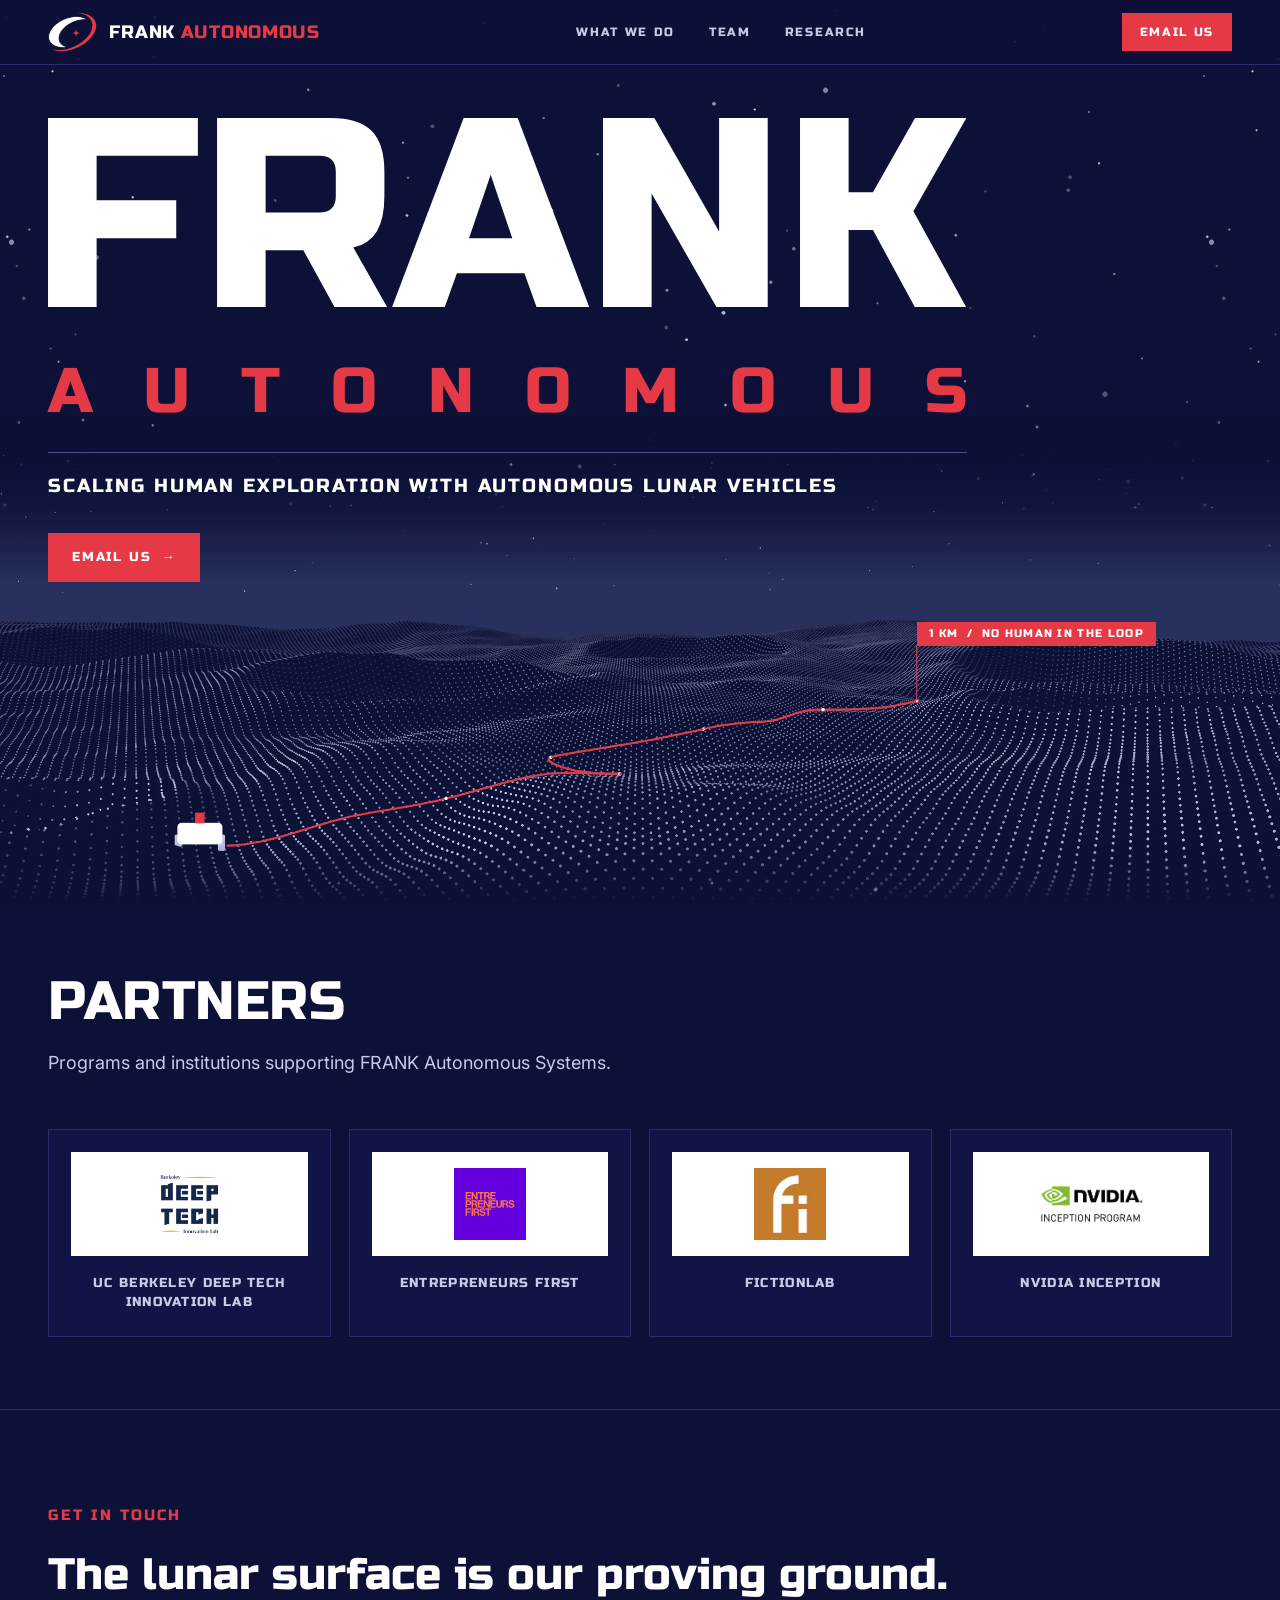
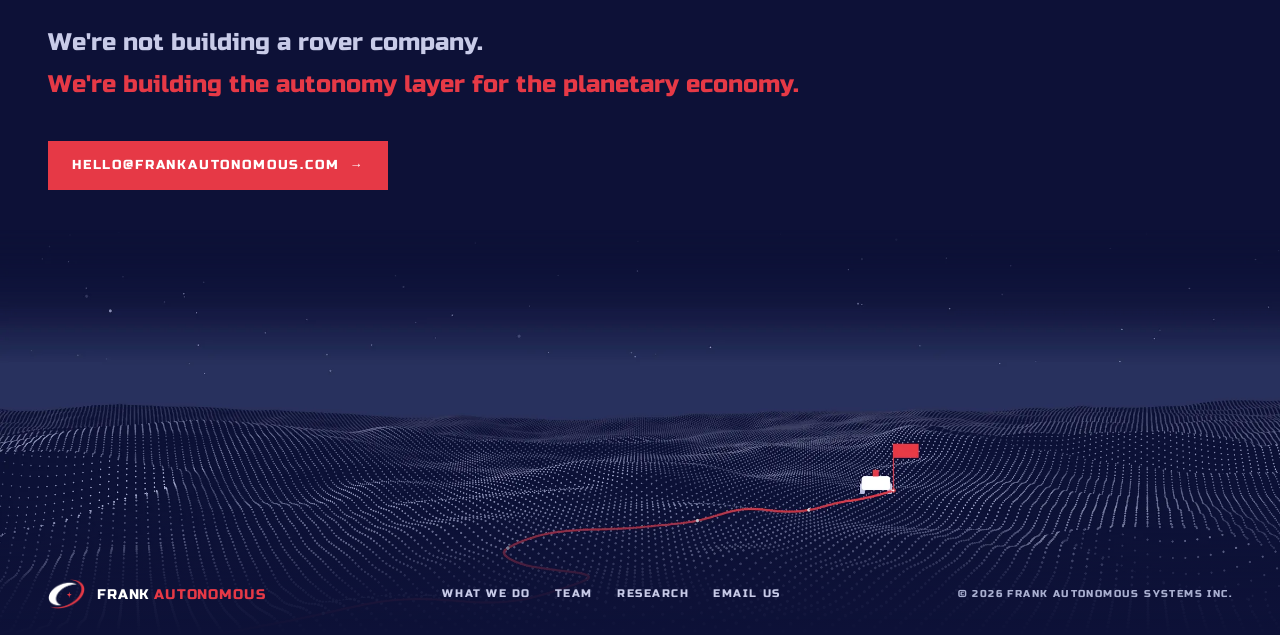
==== commit 8b9255b0: "Rewrite What we do from the pitch deck; take the deck's tagline What we do now follows the current d" ====
--- a/index.html
+++ b/index.html
@@ -3,26 +3,26 @@
 <head>
 <meta charset="UTF-8" />
 <meta name="viewport" content="width=device-width, initial-scale=1.0" />
-<title>FRANK Autonomous | The first autonomous site survey on the Moon</title>
-<meta name="description" content="The autonomy layer for the planetary economy. The first autonomous site survey on the Moon." />
+<title>FRANK Autonomous | Scaling human exploration with autonomous lunar vehicles</title>
+<meta name="description" content="Scaling human exploration with autonomous lunar vehicles. The autonomy layer for the planetary economy." />
 <link rel="icon" type="image/png" href="/img/brand/favicon.png" />
 <link rel="canonical" href="https://frank.space/" />
 
 <!-- Open Graph / Twitter for link previews -->
 <meta property="og:type" content="website" />
 <meta property="og:url" content="https://frank.space/" />
-<meta property="og:title" content="FRANK Autonomous | The first autonomous site survey on the Moon" />
-<meta property="og:description" content="The autonomy layer for the planetary economy. The first autonomous site survey on the Moon." />
+<meta property="og:title" content="FRANK Autonomous | Scaling human exploration with autonomous lunar vehicles" />
+<meta property="og:description" content="Scaling human exploration with autonomous lunar vehicles. The autonomy layer for the planetary economy." />
 <meta property="og:image" content="https://frank.space/img/brand/og-card.jpg" />
 <meta name="twitter:card" content="summary_large_image" />
-<meta name="twitter:title" content="FRANK Autonomous | The first autonomous site survey on the Moon" />
-<meta name="twitter:description" content="The autonomy layer for the planetary economy. The first autonomous site survey on the Moon." />
+<meta name="twitter:title" content="FRANK Autonomous | Scaling human exploration with autonomous lunar vehicles" />
+<meta name="twitter:description" content="Scaling human exploration with autonomous lunar vehicles. The autonomy layer for the planetary economy." />
 <meta name="twitter:image" content="https://frank.space/img/brand/og-card.jpg" />
 
 <link rel="preconnect" href="https://fonts.googleapis.com" />
 <link rel="preconnect" href="https://fonts.gstatic.com" crossorigin />
 <link href="https://fonts.googleapis.com/css2?family=Russo+One&family=Inter:wght@400;500;600;700&display=swap" rel="stylesheet" />
-<link rel="stylesheet" href="/css/site.css?v=2" />
+<link rel="stylesheet" href="/css/site.css?v=3" />
 </head>
 <body>
 
@@ -63,7 +63,7 @@
     <div class="hero-block">
       <h1 class="hero-title">FRANK<span class="as">AUTONOMOUS</span></h1>
       <p class="hero-sub">
-        The first autonomous site survey on the Moon.
+        Scaling human exploration with autonomous lunar vehicles
       </p>
       <div class="hero-actions">
         <a href="mailto:hello@frankautonomous.com" class="btn btn-primary">
--- a/css/site.css
+++ b/css/site.css
@@ -211,7 +211,7 @@
   .btn:hover .arr { transform: translateX(4px); }
 
   /* ========== SECTIONS ========== */
-  section { padding: 96px 0; position: relative; }
+  section { padding: 72px 0; position: relative; }
   section.page { padding-top: 148px; }
 
   /* Titles are Lunar White; red is kept for labels, figures and the flag. */
@@ -240,51 +240,235 @@
     max-width: 720px;
   }
 
+  /* ========== WHAT WE DO ========== */
+  /* The deck's content slides, one per section: a statement, big red figures,
+     red Russo labels over plain text, and a source line. */
+
+  /* A red line under a title, where the deck dates or qualifies it. */
+  .section-kicker {
+    font-size: 17px;
+    line-height: 1.5;
+    color: var(--signal-red);
+    margin: -6px 0 22px;
+    max-width: 720px;
+  }
+  .lead {
+    font-size: clamp(19px, 2vw, 24px);
+    line-height: 1.4;
+    color: var(--lunar-white);
+    margin-bottom: 44px;
+  }
+
+  /* Three lines, the last in red (the deck's opening statement). */
+  .statement { margin: 26px 0 30px; max-width: 820px; }
+  .statement p {
+    font-size: clamp(20px, 2.3vw, 28px);
+    line-height: 1.35;
+    color: var(--lunar-white);
+  }
+  .statement p + p { margin-top: 0.7em; }
+  .statement .accent, .callout .accent { color: var(--signal-red); }
+
+  .label {
+    font-family: var(--display);
+    font-size: 13px;
+    letter-spacing: 0.12em;
+    line-height: 1.4;
+    text-transform: uppercase;
+    color: var(--signal-red);
+    margin-bottom: 8px;
+  }
+  .source {
+    font-size: 12px;
+    line-height: 1.5;
+    color: var(--muted);
+    margin-top: 34px;
+  }
+
+  .stat-grid {
+    display: grid;
+    grid-template-columns: repeat(3, 1fr);
+    gap: 36px 48px;
+  }
+  .stat .num, .spec .num {
+    font-family: var(--display);
+    color: var(--signal-red);
+    line-height: 1;
+    white-space: nowrap;
+  }
+  .stat .num { font-size: clamp(44px, 5.4vw, 68px); margin-bottom: 18px; }
+  .stat p {
+    font-size: 17px;
+    line-height: 1.55;
+    color: var(--starlight);
+    max-width: 330px;
+  }
+
+  .callout {
+    margin-top: 52px;
+    padding-top: 26px;
+    border-top: 1px solid var(--rule);
+  }
+  .callout p { font-size: clamp(18px, 1.9vw, 22px); line-height: 1.45; color: var(--lunar-white); }
+
+  /* Today against FRANK, side by side. */
+  .compare {
+    display: grid;
+    grid-template-columns: repeat(2, 1fr);
+    gap: 40px 48px;
+    margin-top: 6px;
+  }
+  .tag {
+    display: inline-block;
+    padding: 8px 14px 7px;
+    border: 1px solid var(--rule);
+    background: rgba(11,14,54,0.8);
+    color: var(--starlight);
+    font-family: var(--display);
+    font-size: 11px;
+    letter-spacing: 0.12em;
+    line-height: 1.3;
+    text-transform: uppercase;
+  }
+  .tag.red { background: var(--signal-red); border-color: var(--signal-red); color: var(--lunar-white); }
+
+  /* The deck's drawing, with its labels set in type over it. */
+  .diagram { position: relative; margin: 14px 0 20px; }
+  .diagram img { width: 100%; height: auto; }
+  .diagram span {
+    position: absolute;
+    font-size: clamp(10px, 1vw, 13px);
+    line-height: 1;
+    color: var(--starlight);
+    white-space: nowrap;
+  }
+  .diagram span.c { transform: translateX(-50%); }
+  .diagram span.hl { color: var(--lunar-white); }
+  .diagram span.c, .diagram span[style*="right:4%"] {
+    font-family: var(--display);
+    font-size: clamp(9px, 0.8vw, 11px);
+    letter-spacing: 0.12em;
+    text-transform: uppercase;
+  }
+
+  .rows > div {
+    display: grid;
+    grid-template-columns: 170px 1fr;
+    gap: 6px 18px;
+    padding: 13px 0;
+    border-top: 1px solid var(--panel-line);
+  }
+  .rows dt {
+    font-family: var(--display);
+    font-size: 11px;
+    letter-spacing: 0.12em;
+    line-height: 1.6;
+    text-transform: uppercase;
+    color: var(--muted);
+  }
+  .rows dd { font-size: 16px; line-height: 1.5; color: var(--starlight); }
+  .compare-col.frank .rows dt { color: var(--signal-red); }
+  .compare-col.frank .rows dd { color: var(--lunar-white); }
+
+  /* Picture beside text. .flip puts the picture on the right. */
+  .split {
+    display: grid;
+    grid-template-columns: minmax(0, 1fr) minmax(0, 1fr);
+    gap: 40px 56px;
+    align-items: center;
+  }
+  .split + .split { margin-top: 72px; }
+  .split.flip .shot { order: 2; }
+  .shot img { width: 100%; height: auto; border: 1px solid var(--panel-line); }
+  .shot figcaption {
+    font-family: var(--display);
+    font-size: 10px;
+    letter-spacing: 0.14em;
+    text-transform: uppercase;
+    color: var(--slate);
+    margin-top: 12px;
+  }
+
+  .spec-list { display: grid; gap: 22px; margin-bottom: 30px; }
+  .spec {
+    display: grid;
+    grid-template-columns: minmax(150px, 0.8fr) 1fr;
+    gap: 6px 22px;
+    align-items: center;
+  }
+  .spec .num { font-size: clamp(30px, 3.2vw, 40px); }
+  .spec p { font-size: 15px; line-height: 1.5; color: var(--starlight); }
+  p.body { font-size: 17px; line-height: 1.6; color: var(--starlight); }
+
+  .blocks { display: grid; gap: 30px; }
+  .blocks.three { grid-template-columns: repeat(3, 1fr); gap: 34px 48px; }
+  .block p { font-size: 16px; line-height: 1.6; color: var(--starlight); }
+  .block .expand {
+    font-family: var(--display);
+    font-size: 10px;
+    letter-spacing: 0.12em;
+    line-height: 1.5;
+    text-transform: uppercase;
+    color: var(--slate);
+    margin: -2px 0 10px;
+  }
+
+  /* Milestones along a rule; the first and the goal carry red date tags. */
+  .timeline {
+    list-style: none;
+    display: grid;
+    grid-template-columns: repeat(6, 1fr);
+    border-top: 1px solid var(--rule);
+    margin: 22px 0 60px;
+  }
+  .timeline li {
+    position: relative;
+    padding: 22px 14px 0 0;
+    display: flex;
+    flex-direction: column;
+    align-items: flex-start;
+    gap: 10px;
+  }
+  .timeline li::before {
+    content: '';
+    position: absolute;
+    top: -4px; left: 0;
+    width: 7px; height: 7px;
+    background: var(--starlight);
+  }
+  .timeline li.mark::before { background: var(--signal-red); }
+  .timeline .date {
+    padding: 6px 9px 5px;
+    border: 1px solid var(--rule);
+    font-family: var(--display);
+    font-size: 11px;
+    letter-spacing: 0.1em;
+    line-height: 1;
+    text-transform: uppercase;
+    color: var(--starlight);
+    white-space: nowrap;
+  }
+  .timeline .mark .date { background: var(--signal-red); border-color: var(--signal-red); color: var(--lunar-white); }
+  .timeline .what { font-size: 15px; line-height: 1.4; color: var(--lunar-white); }
+  .timeline .trl {
+    font-family: var(--display);
+    font-size: 10px;
+    letter-spacing: 0.12em;
+    line-height: 1.4;
+    text-transform: uppercase;
+    color: var(--slate);
+  }
+
   /* ========== PANELS ========== */
   /* One panel treatment for every card on the site. */
-  .sol-card, .member-card, .partner-card {
+  .member-card, .partner-card {
     background: rgba(20,23,74,0.78);
     border: 1px solid var(--panel-line);
     transition: background 0.2s, border-color 0.2s;
   }
-  .sol-card:hover, .member-card:hover, .partner-card:hover {
+  .member-card:hover, .partner-card:hover {
     background: var(--orbit-indigo);
     border-color: var(--rule);
-  }
-
-  /* ========== SOLUTION CARDS ========== */
-  .solution-grid {
-    display: grid;
-    grid-template-columns: repeat(3, 1fr);
-    gap: 22px;
-  }
-  .sol-card { padding: 34px 30px 34px; }
-  .sol-card .icon {
-    width: 44px; height: 44px;
-    margin: 0 0 26px;
-    color: var(--lunar-white);
-  }
-  .sol-card h3 {
-    font-family: var(--display);
-    font-weight: 400;
-    font-size: 22px;
-    color: var(--signal-red);
-    letter-spacing: 0.05em;
-    margin-bottom: 14px;
-  }
-  .sol-card .expand {
-    font-family: var(--display);
-    font-size: 10px;
-    letter-spacing: 0.12em;
-    line-height: 1.5;
-    text-transform: uppercase;
-    color: var(--slate);
-    margin: -8px 0 14px;
-  }
-  .sol-card p {
-    color: var(--starlight);
-    font-size: 15px;
-    line-height: 1.6;
   }
 
   /* ========== PEOPLE ========== */
@@ -554,9 +738,13 @@
     .nav-links { display: none; }
     .menu-toggle { display: block; }
     .nav-cta { display: none; }
-    .solution-grid { grid-template-columns: 1fr; }
+    .stat-grid, .compare, .split, .blocks.three { grid-template-columns: 1fr; }
+    .split.flip .shot { order: 0; }
+    .split + .split { margin-top: 56px; }
+    .timeline { grid-template-columns: repeat(3, 1fr); row-gap: 34px; border-top: none; }
+    .timeline li { border-top: 1px solid var(--rule); }
     .people-grid, .people-grid.three, .people-grid.trio { grid-template-columns: repeat(2, 1fr); }
-    section { padding: 72px 0; }
+    section { padding: 56px 0; }
     section.page { padding-top: 124px; }
     .cta-section { padding: 72px 0 32px; }
     footer { --footer-lift: 88px; }
@@ -579,6 +767,8 @@
 
   @media (max-width: 520px) {
     .partners-grid { grid-template-columns: 1fr; }
+    .timeline { grid-template-columns: repeat(2, 1fr); }
+    .rows > div, .spec { grid-template-columns: 1fr; }
   }
 
   /* Mobile menu */
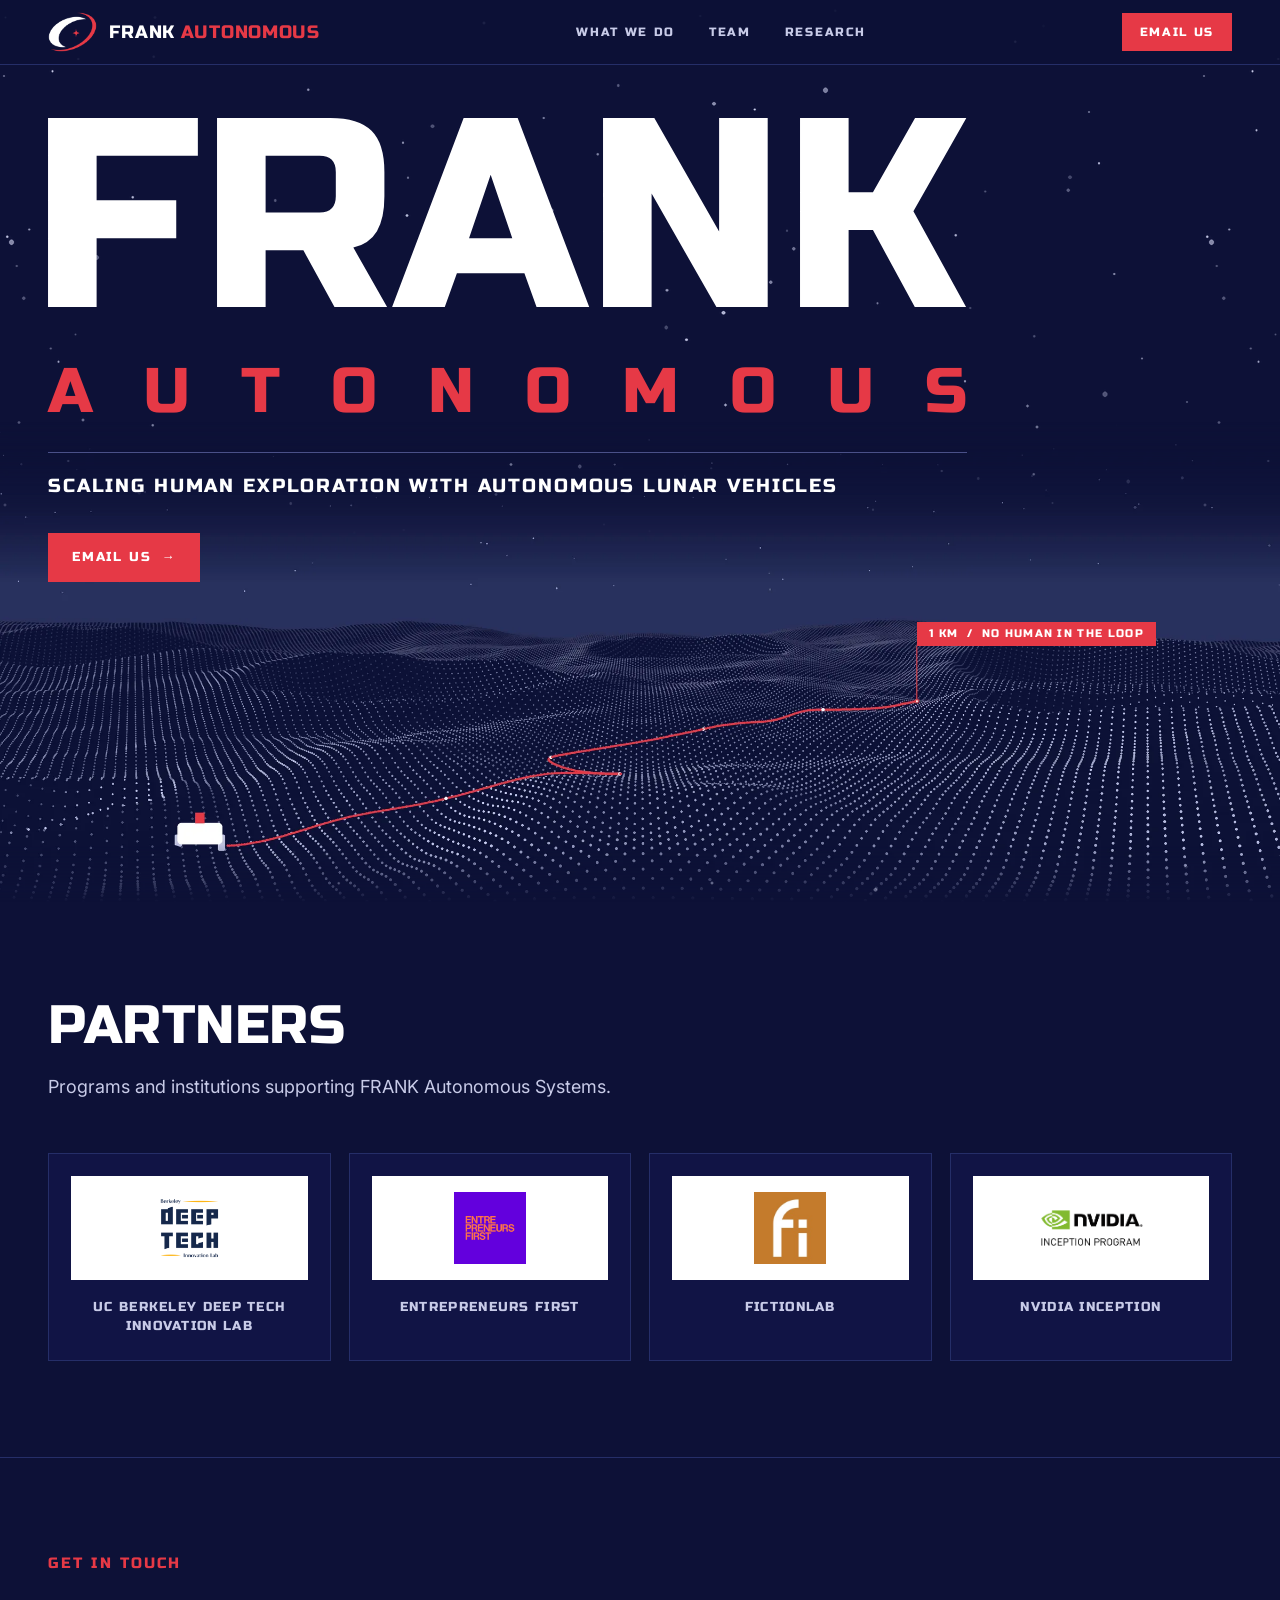
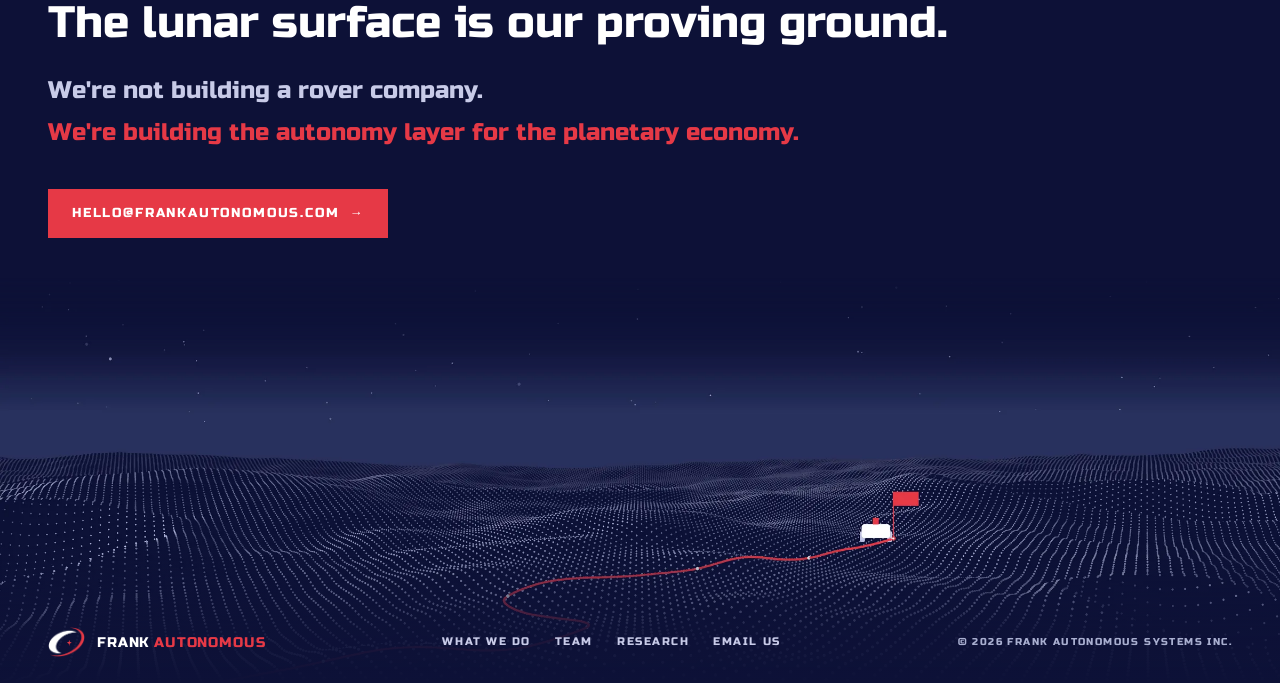
==== commit fb6715d9: "Cut What we do back to a paragraph and three cards The page had become the pitch deck laid out as a " ====
--- a/index.html
+++ b/index.html
@@ -22,7 +22,7 @@
 <link rel="preconnect" href="https://fonts.googleapis.com" />
 <link rel="preconnect" href="https://fonts.gstatic.com" crossorigin />
 <link href="https://fonts.googleapis.com/css2?family=Russo+One&family=Inter:wght@400;500;600;700&display=swap" rel="stylesheet" />
-<link rel="stylesheet" href="/css/site.css?v=3" />
+<link rel="stylesheet" href="/css/site.css?v=4" />
 </head>
 <body>
 
--- a/css/site.css
+++ b/css/site.css
@@ -211,7 +211,7 @@
   .btn:hover .arr { transform: translateX(4px); }
 
   /* ========== SECTIONS ========== */
-  section { padding: 72px 0; position: relative; }
+  section { padding: 96px 0; position: relative; }
   section.page { padding-top: 148px; }
 
   /* Titles are Lunar White; red is kept for labels, figures and the flag. */
@@ -240,235 +240,56 @@
     max-width: 720px;
   }
 
-  /* ========== WHAT WE DO ========== */
-  /* The deck's content slides, one per section: a statement, big red figures,
-     red Russo labels over plain text, and a source line. */
-
-  /* A red line under a title, where the deck dates or qualifies it. */
-  .section-kicker {
-    font-size: 17px;
-    line-height: 1.5;
-    color: var(--signal-red);
-    margin: -6px 0 22px;
-    max-width: 720px;
-  }
-  .lead {
-    font-size: clamp(19px, 2vw, 24px);
-    line-height: 1.4;
-    color: var(--lunar-white);
-    margin-bottom: 44px;
-  }
-
-  /* Three lines, the last in red (the deck's opening statement). */
-  .statement { margin: 26px 0 30px; max-width: 820px; }
-  .statement p {
-    font-size: clamp(20px, 2.3vw, 28px);
-    line-height: 1.35;
-    color: var(--lunar-white);
-  }
-  .statement p + p { margin-top: 0.7em; }
-  .statement .accent, .callout .accent { color: var(--signal-red); }
-
-  .label {
-    font-family: var(--display);
-    font-size: 13px;
-    letter-spacing: 0.12em;
-    line-height: 1.4;
-    text-transform: uppercase;
-    color: var(--signal-red);
-    margin-bottom: 8px;
-  }
-  .source {
-    font-size: 12px;
-    line-height: 1.5;
-    color: var(--muted);
-    margin-top: 34px;
-  }
-
-  .stat-grid {
+  /* ========== PANELS ========== */
+  /* One panel treatment for every card on the site. */
+  .sol-card, .member-card, .partner-card {
+    background: rgba(20,23,74,0.78);
+    border: 1px solid var(--panel-line);
+    transition: background 0.2s, border-color 0.2s;
+  }
+  .sol-card:hover, .member-card:hover, .partner-card:hover {
+    background: var(--orbit-indigo);
+    border-color: var(--rule);
+  }
+
+  /* ========== SOLUTION CARDS ========== */
+  .solution-grid {
     display: grid;
     grid-template-columns: repeat(3, 1fr);
-    gap: 36px 48px;
-  }
-  .stat .num, .spec .num {
-    font-family: var(--display);
+    gap: 22px;
+  }
+  .sol-card { padding: 34px 30px 34px; }
+  /* The picture runs edge to edge across the top of the card. */
+  .sol-card .shot {
+    width: calc(100% + 60px);
+    height: auto;
+    max-width: none;
+    margin: -34px -30px 28px;
+    aspect-ratio: 16 / 10;
+    object-fit: cover;
+    border-bottom: 1px solid var(--panel-line);
+  }
+  .sol-card h3 {
+    font-family: var(--display);
+    font-weight: 400;
+    font-size: 22px;
     color: var(--signal-red);
-    line-height: 1;
-    white-space: nowrap;
-  }
-  .stat .num { font-size: clamp(44px, 5.4vw, 68px); margin-bottom: 18px; }
-  .stat p {
-    font-size: 17px;
-    line-height: 1.55;
-    color: var(--starlight);
-    max-width: 330px;
-  }
-
-  .callout {
-    margin-top: 52px;
-    padding-top: 26px;
-    border-top: 1px solid var(--rule);
-  }
-  .callout p { font-size: clamp(18px, 1.9vw, 22px); line-height: 1.45; color: var(--lunar-white); }
-
-  /* Today against FRANK, side by side. */
-  .compare {
-    display: grid;
-    grid-template-columns: repeat(2, 1fr);
-    gap: 40px 48px;
-    margin-top: 6px;
-  }
-  .tag {
-    display: inline-block;
-    padding: 8px 14px 7px;
-    border: 1px solid var(--rule);
-    background: rgba(11,14,54,0.8);
-    color: var(--starlight);
-    font-family: var(--display);
-    font-size: 11px;
-    letter-spacing: 0.12em;
-    line-height: 1.3;
-    text-transform: uppercase;
-  }
-  .tag.red { background: var(--signal-red); border-color: var(--signal-red); color: var(--lunar-white); }
-
-  /* The deck's drawing, with its labels set in type over it. */
-  .diagram { position: relative; margin: 14px 0 20px; }
-  .diagram img { width: 100%; height: auto; }
-  .diagram span {
-    position: absolute;
-    font-size: clamp(10px, 1vw, 13px);
-    line-height: 1;
-    color: var(--starlight);
-    white-space: nowrap;
-  }
-  .diagram span.c { transform: translateX(-50%); }
-  .diagram span.hl { color: var(--lunar-white); }
-  .diagram span.c, .diagram span[style*="right:4%"] {
-    font-family: var(--display);
-    font-size: clamp(9px, 0.8vw, 11px);
-    letter-spacing: 0.12em;
-    text-transform: uppercase;
-  }
-
-  .rows > div {
-    display: grid;
-    grid-template-columns: 170px 1fr;
-    gap: 6px 18px;
-    padding: 13px 0;
-    border-top: 1px solid var(--panel-line);
-  }
-  .rows dt {
-    font-family: var(--display);
-    font-size: 11px;
-    letter-spacing: 0.12em;
-    line-height: 1.6;
-    text-transform: uppercase;
-    color: var(--muted);
-  }
-  .rows dd { font-size: 16px; line-height: 1.5; color: var(--starlight); }
-  .compare-col.frank .rows dt { color: var(--signal-red); }
-  .compare-col.frank .rows dd { color: var(--lunar-white); }
-
-  /* Picture beside text. .flip puts the picture on the right. */
-  .split {
-    display: grid;
-    grid-template-columns: minmax(0, 1fr) minmax(0, 1fr);
-    gap: 40px 56px;
-    align-items: center;
-  }
-  .split + .split { margin-top: 72px; }
-  .split.flip .shot { order: 2; }
-  .shot img { width: 100%; height: auto; border: 1px solid var(--panel-line); }
-  .shot figcaption {
-    font-family: var(--display);
-    font-size: 10px;
-    letter-spacing: 0.14em;
-    text-transform: uppercase;
-    color: var(--slate);
-    margin-top: 12px;
-  }
-
-  .spec-list { display: grid; gap: 22px; margin-bottom: 30px; }
-  .spec {
-    display: grid;
-    grid-template-columns: minmax(150px, 0.8fr) 1fr;
-    gap: 6px 22px;
-    align-items: center;
-  }
-  .spec .num { font-size: clamp(30px, 3.2vw, 40px); }
-  .spec p { font-size: 15px; line-height: 1.5; color: var(--starlight); }
-  p.body { font-size: 17px; line-height: 1.6; color: var(--starlight); }
-
-  .blocks { display: grid; gap: 30px; }
-  .blocks.three { grid-template-columns: repeat(3, 1fr); gap: 34px 48px; }
-  .block p { font-size: 16px; line-height: 1.6; color: var(--starlight); }
-  .block .expand {
+    letter-spacing: 0.05em;
+    margin-bottom: 14px;
+  }
+  .sol-card .expand {
     font-family: var(--display);
     font-size: 10px;
     letter-spacing: 0.12em;
     line-height: 1.5;
     text-transform: uppercase;
     color: var(--slate);
-    margin: -2px 0 10px;
-  }
-
-  /* Milestones along a rule; the first and the goal carry red date tags. */
-  .timeline {
-    list-style: none;
-    display: grid;
-    grid-template-columns: repeat(6, 1fr);
-    border-top: 1px solid var(--rule);
-    margin: 22px 0 60px;
-  }
-  .timeline li {
-    position: relative;
-    padding: 22px 14px 0 0;
-    display: flex;
-    flex-direction: column;
-    align-items: flex-start;
-    gap: 10px;
-  }
-  .timeline li::before {
-    content: '';
-    position: absolute;
-    top: -4px; left: 0;
-    width: 7px; height: 7px;
-    background: var(--starlight);
-  }
-  .timeline li.mark::before { background: var(--signal-red); }
-  .timeline .date {
-    padding: 6px 9px 5px;
-    border: 1px solid var(--rule);
-    font-family: var(--display);
-    font-size: 11px;
-    letter-spacing: 0.1em;
-    line-height: 1;
-    text-transform: uppercase;
-    color: var(--starlight);
-    white-space: nowrap;
-  }
-  .timeline .mark .date { background: var(--signal-red); border-color: var(--signal-red); color: var(--lunar-white); }
-  .timeline .what { font-size: 15px; line-height: 1.4; color: var(--lunar-white); }
-  .timeline .trl {
-    font-family: var(--display);
-    font-size: 10px;
-    letter-spacing: 0.12em;
-    line-height: 1.4;
-    text-transform: uppercase;
-    color: var(--slate);
-  }
-
-  /* ========== PANELS ========== */
-  /* One panel treatment for every card on the site. */
-  .member-card, .partner-card {
-    background: rgba(20,23,74,0.78);
-    border: 1px solid var(--panel-line);
-    transition: background 0.2s, border-color 0.2s;
-  }
-  .member-card:hover, .partner-card:hover {
-    background: var(--orbit-indigo);
-    border-color: var(--rule);
+    margin: -8px 0 14px;
+  }
+  .sol-card p {
+    color: var(--starlight);
+    font-size: 15px;
+    line-height: 1.6;
   }
 
   /* ========== PEOPLE ========== */
@@ -738,13 +559,9 @@
     .nav-links { display: none; }
     .menu-toggle { display: block; }
     .nav-cta { display: none; }
-    .stat-grid, .compare, .split, .blocks.three { grid-template-columns: 1fr; }
-    .split.flip .shot { order: 0; }
-    .split + .split { margin-top: 56px; }
-    .timeline { grid-template-columns: repeat(3, 1fr); row-gap: 34px; border-top: none; }
-    .timeline li { border-top: 1px solid var(--rule); }
+    .solution-grid { grid-template-columns: 1fr; }
     .people-grid, .people-grid.three, .people-grid.trio { grid-template-columns: repeat(2, 1fr); }
-    section { padding: 56px 0; }
+    section { padding: 72px 0; }
     section.page { padding-top: 124px; }
     .cta-section { padding: 72px 0 32px; }
     footer { --footer-lift: 88px; }
@@ -767,8 +584,6 @@
 
   @media (max-width: 520px) {
     .partners-grid { grid-template-columns: 1fr; }
-    .timeline { grid-template-columns: repeat(2, 1fr); }
-    .rows > div, .spec { grid-template-columns: 1fr; }
   }
 
   /* Mobile menu */
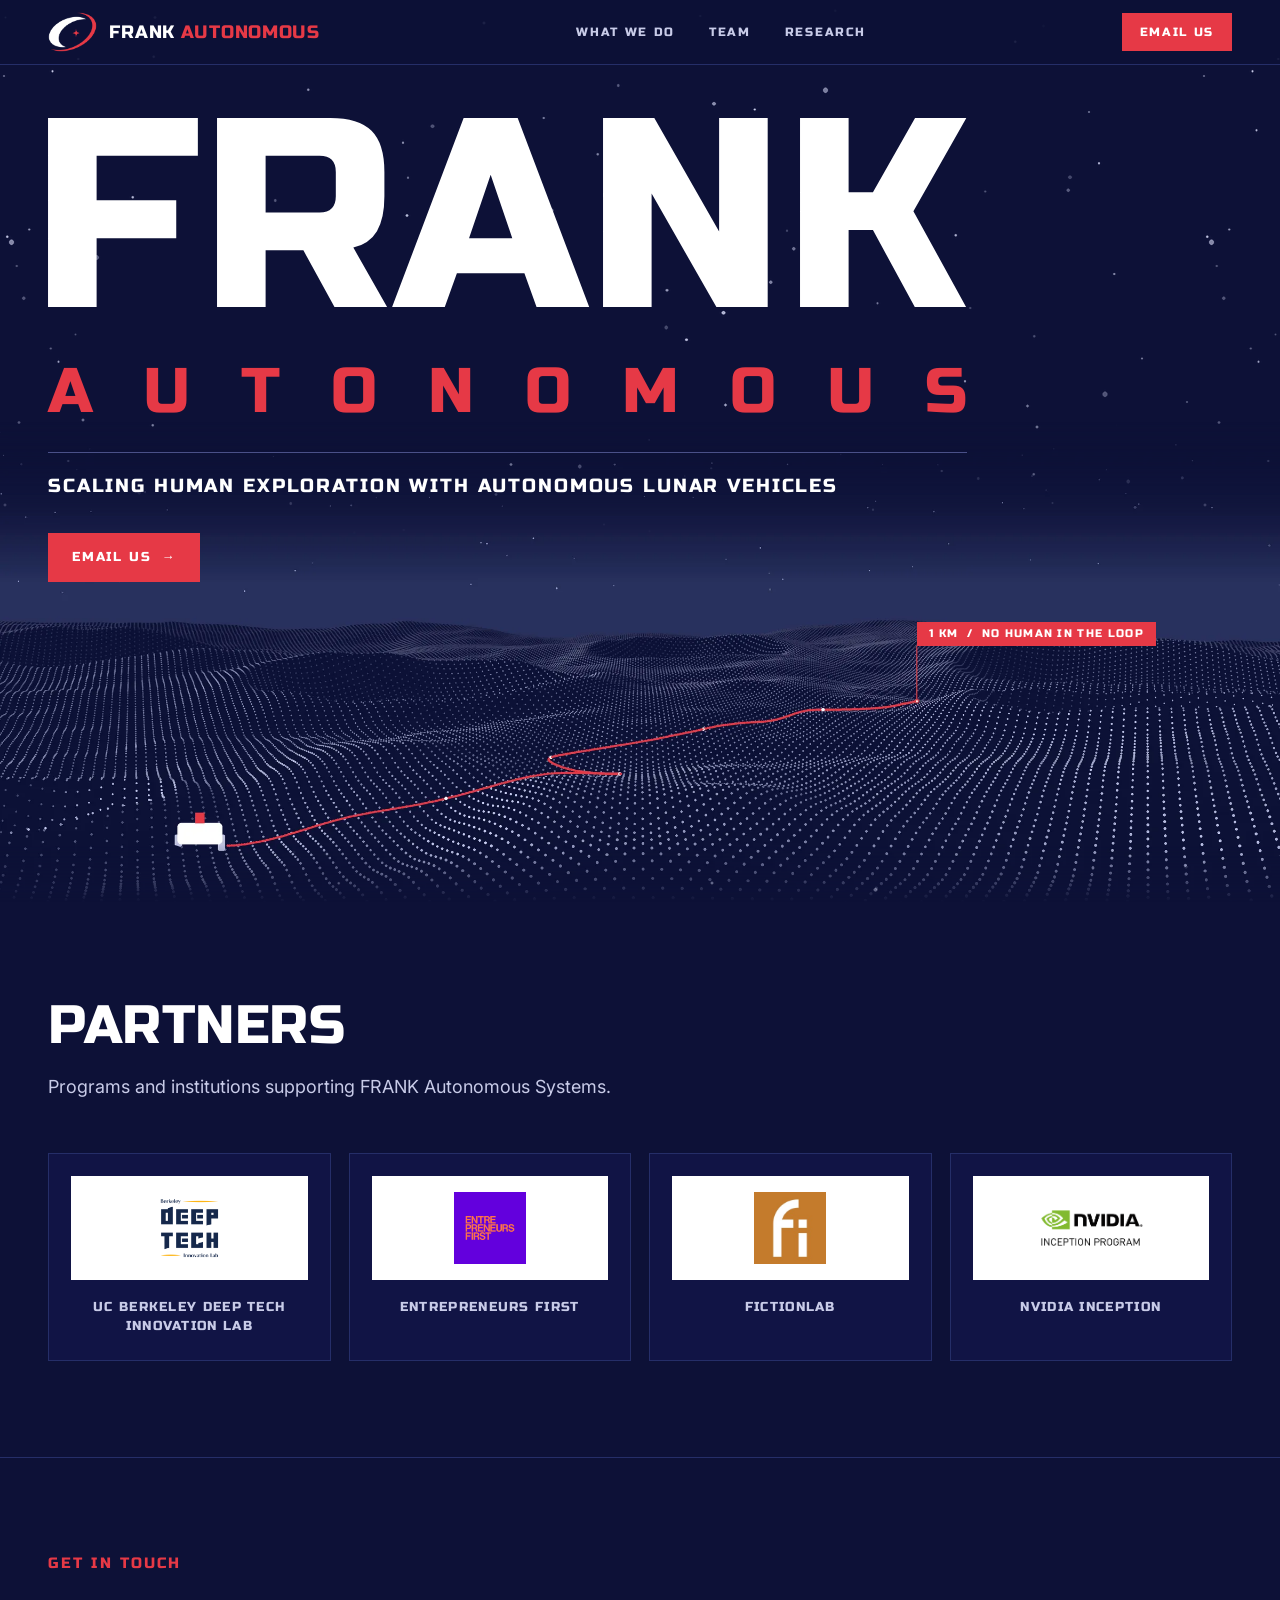
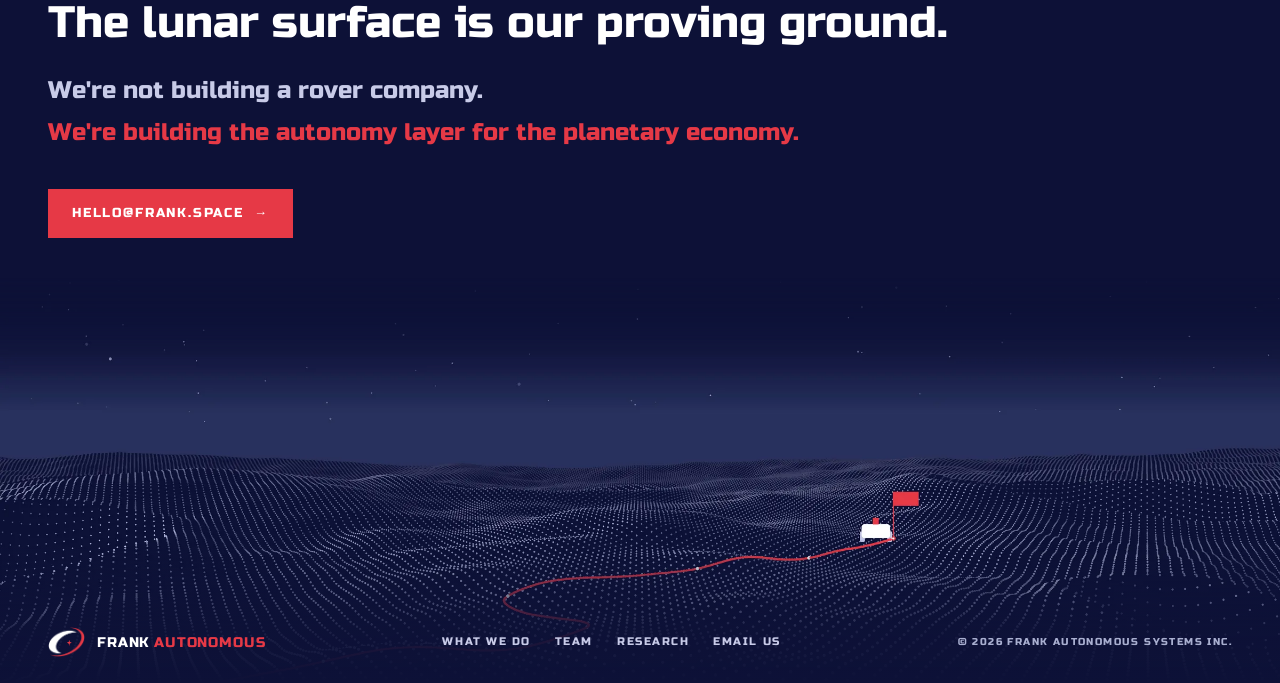
==== commit 8392c500: "Change the contact address to hello@frank.space Every mailto link, the contact button and the README" ====
--- a/index.html
+++ b/index.html
@@ -22,7 +22,7 @@
 <link rel="preconnect" href="https://fonts.googleapis.com" />
 <link rel="preconnect" href="https://fonts.gstatic.com" crossorigin />
 <link href="https://fonts.googleapis.com/css2?family=Russo+One&family=Inter:wght@400;500;600;700&display=swap" rel="stylesheet" />
-<link rel="stylesheet" href="/css/site.css?v=4" />
+<link rel="stylesheet" href="/css/site.css?v=5" />
 </head>
 <body>
 
@@ -38,7 +38,7 @@
       <a href="/team/">Team</a>
       <a href="/research/">Research</a>
     </div>
-    <a href="mailto:hello@frankautonomous.com" class="nav-cta">Email us</a>
+    <a href="mailto:hello@frank.space" class="nav-cta">Email us</a>
     <button class="menu-toggle" aria-label="Menu" onclick="toggleMenu()">
       <svg width="24" height="24" viewBox="0 0 24 24" fill="none" stroke="currentColor" stroke-width="2">
         <line x1="3" y1="6"  x2="21" y2="6"/>
@@ -51,7 +51,7 @@
     <a href="/what/" onclick="toggleMenu()">What we do</a>
     <a href="/team/" onclick="toggleMenu()">Team</a>
     <a href="/research/" onclick="toggleMenu()">Research</a>
-    <a href="mailto:hello@frankautonomous.com" onclick="toggleMenu()">Email us</a>
+    <a href="mailto:hello@frank.space" onclick="toggleMenu()">Email us</a>
   </div>
 </nav>
 
@@ -66,7 +66,7 @@
         Scaling human exploration with autonomous lunar vehicles
       </p>
       <div class="hero-actions">
-        <a href="mailto:hello@frankautonomous.com" class="btn btn-primary">
+        <a href="mailto:hello@frank.space" class="btn btn-primary">
           Email us <span class="arr">→</span>
         </a>
       </div>
@@ -121,8 +121,8 @@
     </div>
 
     <div class="ask-cta reveal">
-      <a href="mailto:hello@frankautonomous.com" class="btn btn-primary">
-        hello@frankautonomous.com <span class="arr">→</span>
+      <a href="mailto:hello@frank.space" class="btn btn-primary">
+        hello@frank.space <span class="arr">→</span>
       </a>
     </div>
   </div>
@@ -139,7 +139,7 @@
         <a href="/what/">What we do</a>
         <a href="/team/">Team</a>
         <a href="/research/">Research</a>
-          <a href="mailto:hello@frankautonomous.com">Email us</a>
+          <a href="mailto:hello@frank.space">Email us</a>
       </div>
       <div class="footer-meta">© 2026 FRANK AUTONOMOUS SYSTEMS INC.</div>
     </div>
--- a/css/site.css
+++ b/css/site.css
@@ -242,55 +242,82 @@
 
   /* ========== PANELS ========== */
   /* One panel treatment for every card on the site. */
-  .sol-card, .member-card, .partner-card {
+  .member-card, .partner-card {
     background: rgba(20,23,74,0.78);
     border: 1px solid var(--panel-line);
     transition: background 0.2s, border-color 0.2s;
   }
-  .sol-card:hover, .member-card:hover, .partner-card:hover {
+  .member-card:hover, .partner-card:hover {
     background: var(--orbit-indigo);
     border-color: var(--rule);
   }
 
-  /* ========== SOLUTION CARDS ========== */
-  .solution-grid {
+  /* ========== WHAT WE DO ========== */
+  /* Mostly pictures: the deck's one-operator drawing, then two photographs. */
+
+  /* Today against FRANK, side by side, each under its tag. */
+  .compare {
     display: grid;
-    grid-template-columns: repeat(3, 1fr);
-    gap: 22px;
-  }
-  .sol-card { padding: 34px 30px 34px; }
-  /* The picture runs edge to edge across the top of the card. */
-  .sol-card .shot {
-    width: calc(100% + 60px);
+    grid-template-columns: repeat(2, 1fr);
+    gap: 36px 48px;
+  }
+  .tag {
+    display: inline-block;
+    padding: 8px 14px 7px;
+    border: 1px solid var(--rule);
+    background: rgba(11,14,54,0.8);
+    color: var(--starlight);
+    font-family: var(--display);
+    font-size: 11px;
+    letter-spacing: 0.12em;
+    line-height: 1.3;
+    text-transform: uppercase;
+  }
+  .tag.red { background: var(--signal-red); border-color: var(--signal-red); color: var(--lunar-white); }
+
+  /* The drawing's labels are set in type over it, placed by percentage. */
+  .diagram { position: relative; margin-top: 14px; }
+  .diagram img { width: 100%; height: auto; }
+  .diagram span {
+    position: absolute;
+    font-size: clamp(10px, 1vw, 13px);
+    line-height: 1;
+    color: var(--starlight);
+    white-space: nowrap;
+  }
+  .diagram .hl { color: var(--lunar-white); }
+  .diagram .place {
+    font-family: var(--display);
+    font-size: clamp(9px, 0.8vw, 11px);
+    letter-spacing: 0.12em;
+    text-transform: uppercase;
+    transform: translateX(-50%);
+  }
+  .diagram .place.end { transform: none; }
+
+  /* Two photographs, each with a red title and one line. */
+  .shots {
+    display: grid;
+    grid-template-columns: repeat(2, 1fr);
+    gap: 40px 48px;
+    margin-top: 64px;
+  }
+  .shot img {
+    width: 100%;
     height: auto;
-    max-width: none;
-    margin: -34px -30px 28px;
-    aspect-ratio: 16 / 10;
+    aspect-ratio: 4 / 3;
     object-fit: cover;
-    border-bottom: 1px solid var(--panel-line);
-  }
-  .sol-card h3 {
+    border: 1px solid var(--panel-line);
+  }
+  .shot h3 {
     font-family: var(--display);
     font-weight: 400;
     font-size: 22px;
+    letter-spacing: 0.05em;
     color: var(--signal-red);
-    letter-spacing: 0.05em;
-    margin-bottom: 14px;
-  }
-  .sol-card .expand {
-    font-family: var(--display);
-    font-size: 10px;
-    letter-spacing: 0.12em;
-    line-height: 1.5;
-    text-transform: uppercase;
-    color: var(--slate);
-    margin: -8px 0 14px;
-  }
-  .sol-card p {
-    color: var(--starlight);
-    font-size: 15px;
-    line-height: 1.6;
-  }
+    margin: 22px 0 8px;
+  }
+  .shot p { font-size: 16px; line-height: 1.6; color: var(--starlight); }
 
   /* ========== PEOPLE ========== */
   /* Every person - team, advisory board, research group - gets the same box:
@@ -559,7 +586,7 @@
     .nav-links { display: none; }
     .menu-toggle { display: block; }
     .nav-cta { display: none; }
-    .solution-grid { grid-template-columns: 1fr; }
+    .compare, .shots { grid-template-columns: 1fr; }
     .people-grid, .people-grid.three, .people-grid.trio { grid-template-columns: repeat(2, 1fr); }
     section { padding: 72px 0; }
     section.page { padding-top: 124px; }
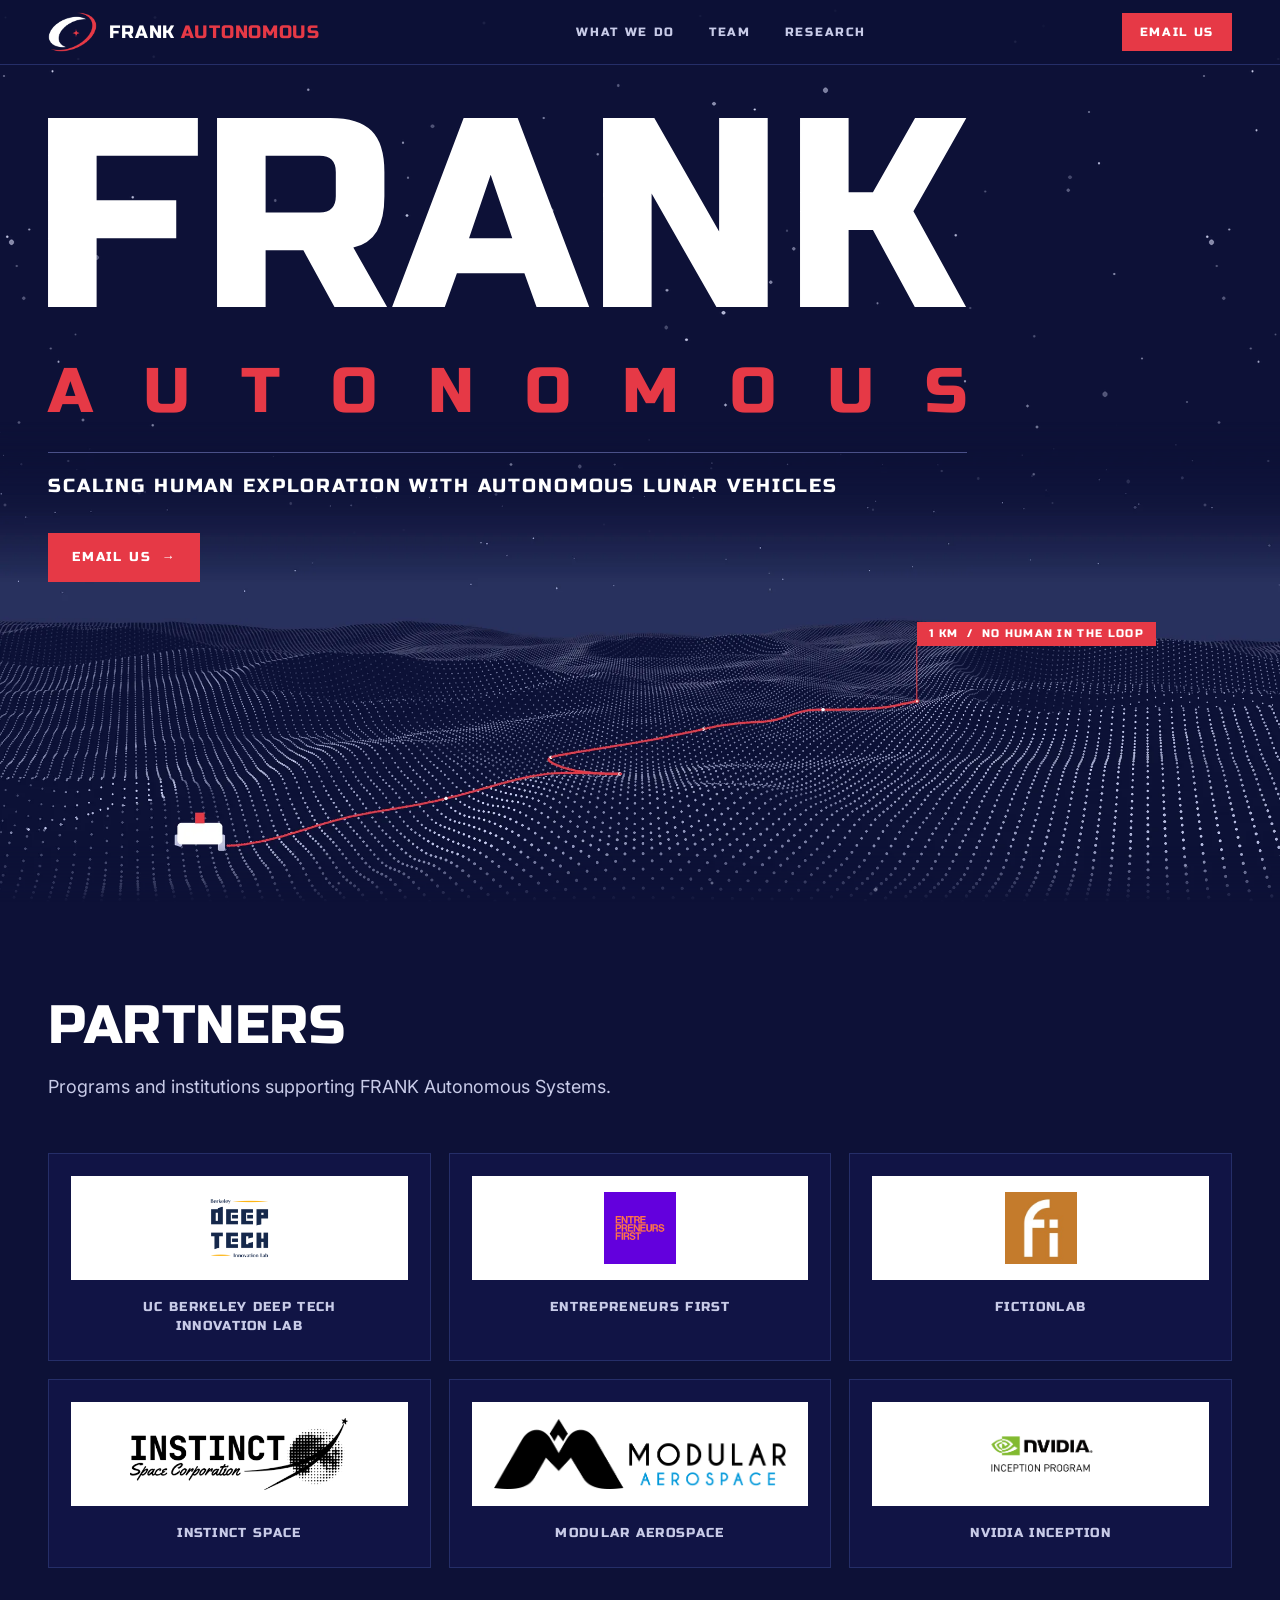
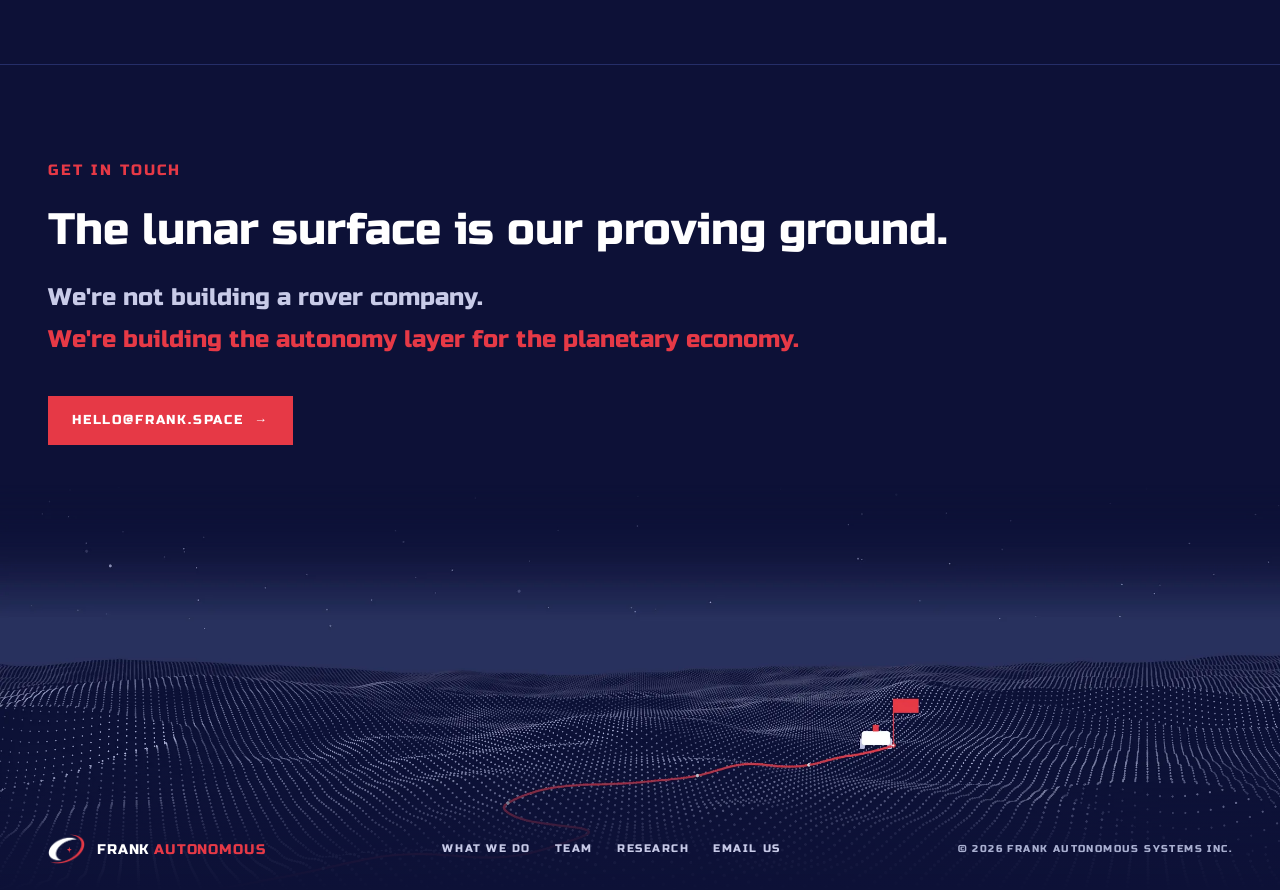
==== commit 6f674392: "Add Instinct Space and Modular Aerospace to partners Two new partner cards on the home page, linked " ====
--- a/index.html
+++ b/index.html
@@ -22,7 +22,7 @@
 <link rel="preconnect" href="https://fonts.googleapis.com" />
 <link rel="preconnect" href="https://fonts.gstatic.com" crossorigin />
 <link href="https://fonts.googleapis.com/css2?family=Russo+One&family=Inter:wght@400;500;600;700&display=swap" rel="stylesheet" />
-<link rel="stylesheet" href="/css/site.css?v=5" />
+<link rel="stylesheet" href="/css/site.css?v=6" />
 </head>
 <body>
 
@@ -102,6 +102,18 @@
         </div>
         <div class="partner-name">FictionLab</div>
       </a>
+      <a class="partner-card" href="https://www.instinct-space.com/" target="_blank" rel="noopener noreferrer">
+        <div class="partner-logo">
+          <img src="/img/partners/instinct-space.png" alt="Instinct Space" onerror="this.closest('.partner-card').classList.add('no-logo'); this.closest('.partner-logo').remove();" />
+        </div>
+        <div class="partner-name">Instinct Space</div>
+      </a>
+      <a class="partner-card" href="https://modularaerospace.com/" target="_blank" rel="noopener noreferrer">
+        <div class="partner-logo">
+          <img src="/img/partners/modular-aerospace.png" alt="Modular Aerospace" onerror="this.closest('.partner-card').classList.add('no-logo'); this.closest('.partner-logo').remove();" />
+        </div>
+        <div class="partner-name">Modular Aerospace</div>
+      </a>
       <a class="partner-card" href="https://www.nvidia.com/en-us/startups/" target="_blank" rel="noopener noreferrer">
         <div class="partner-logo">
           <img src="/img/partners/nvidia-inception.png" alt="NVIDIA Inception Program" onerror="this.closest('.partner-card').classList.add('no-logo'); this.closest('.partner-logo').remove();" />
--- a/css/site.css
+++ b/css/site.css
@@ -428,9 +428,10 @@
   .member-card.open .member-role { color: var(--muted); margin-bottom: 0; }
 
   /* ========== PARTNERS ========== */
+  /* Six partners, three across. */
   .partners-grid {
     display: grid;
-    grid-template-columns: repeat(4, 1fr);
+    grid-template-columns: repeat(3, 1fr);
     gap: 18px;
   }
   .partner-card {
